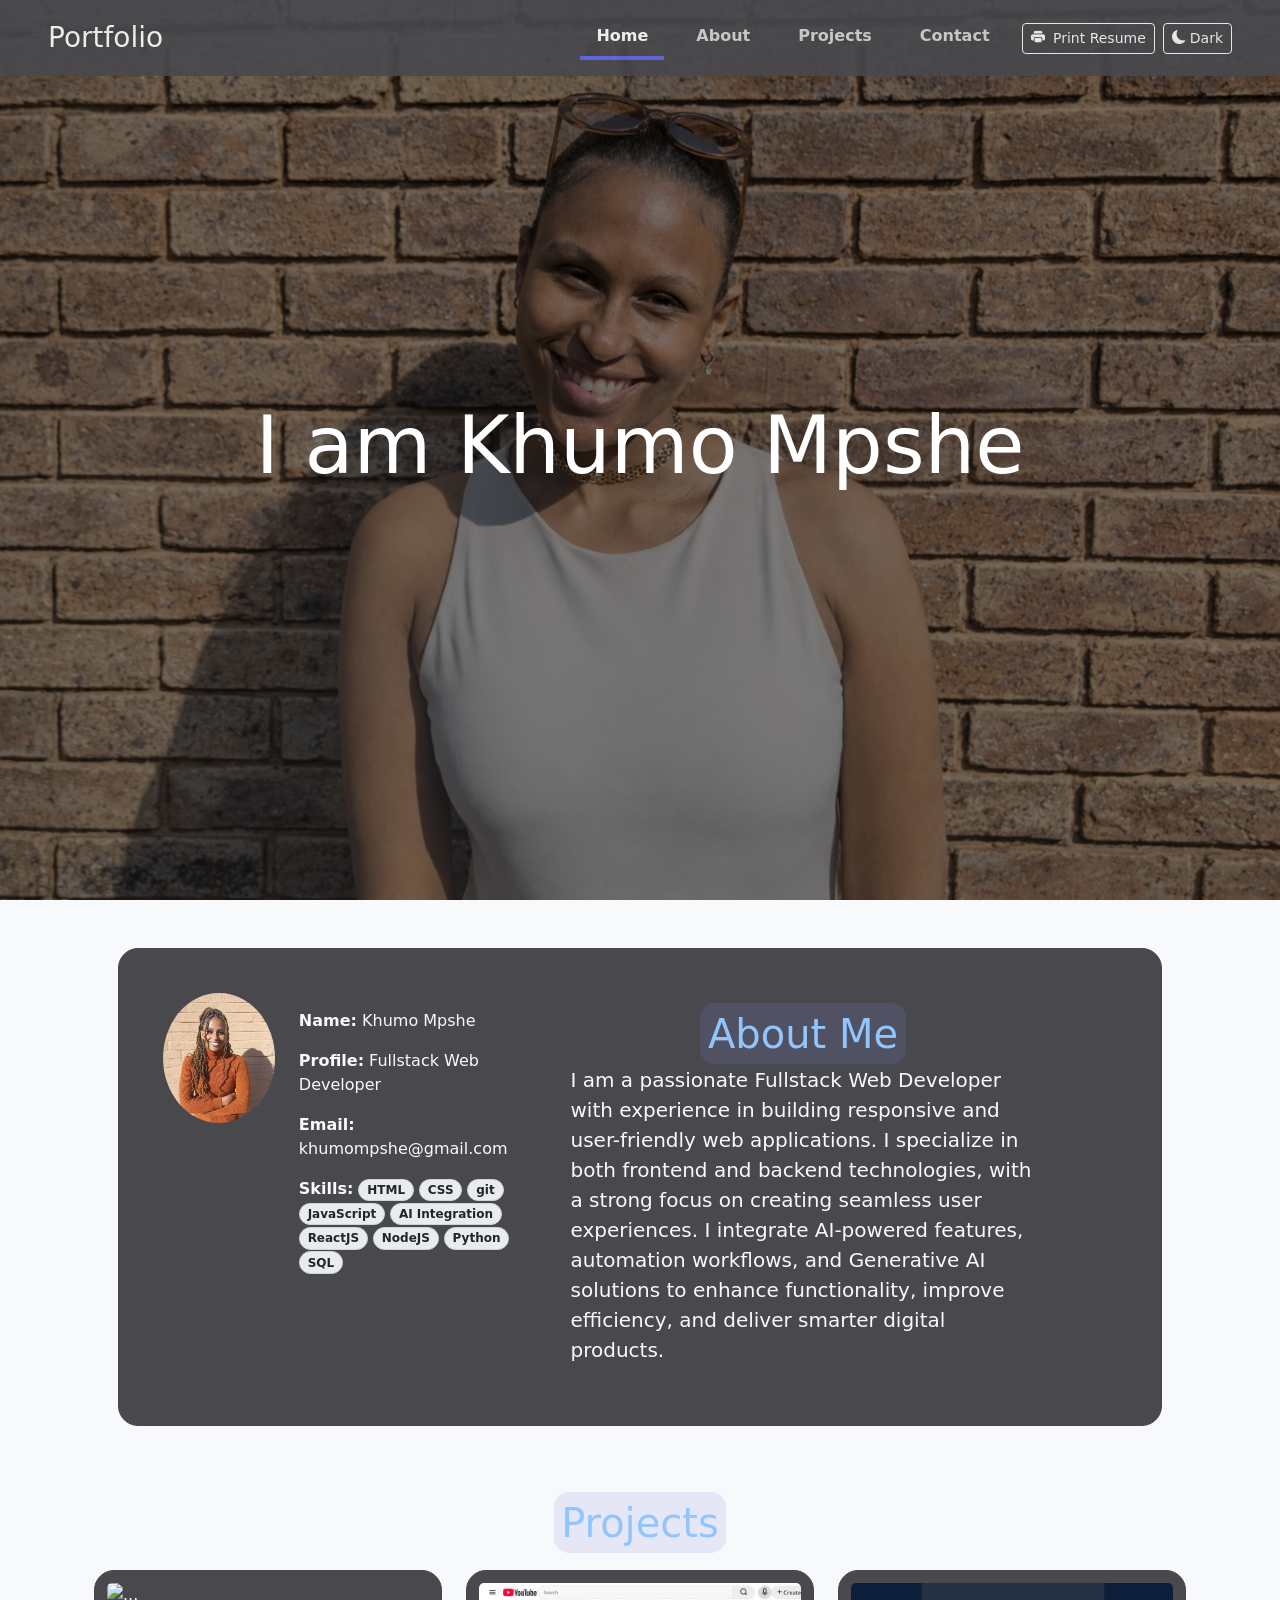
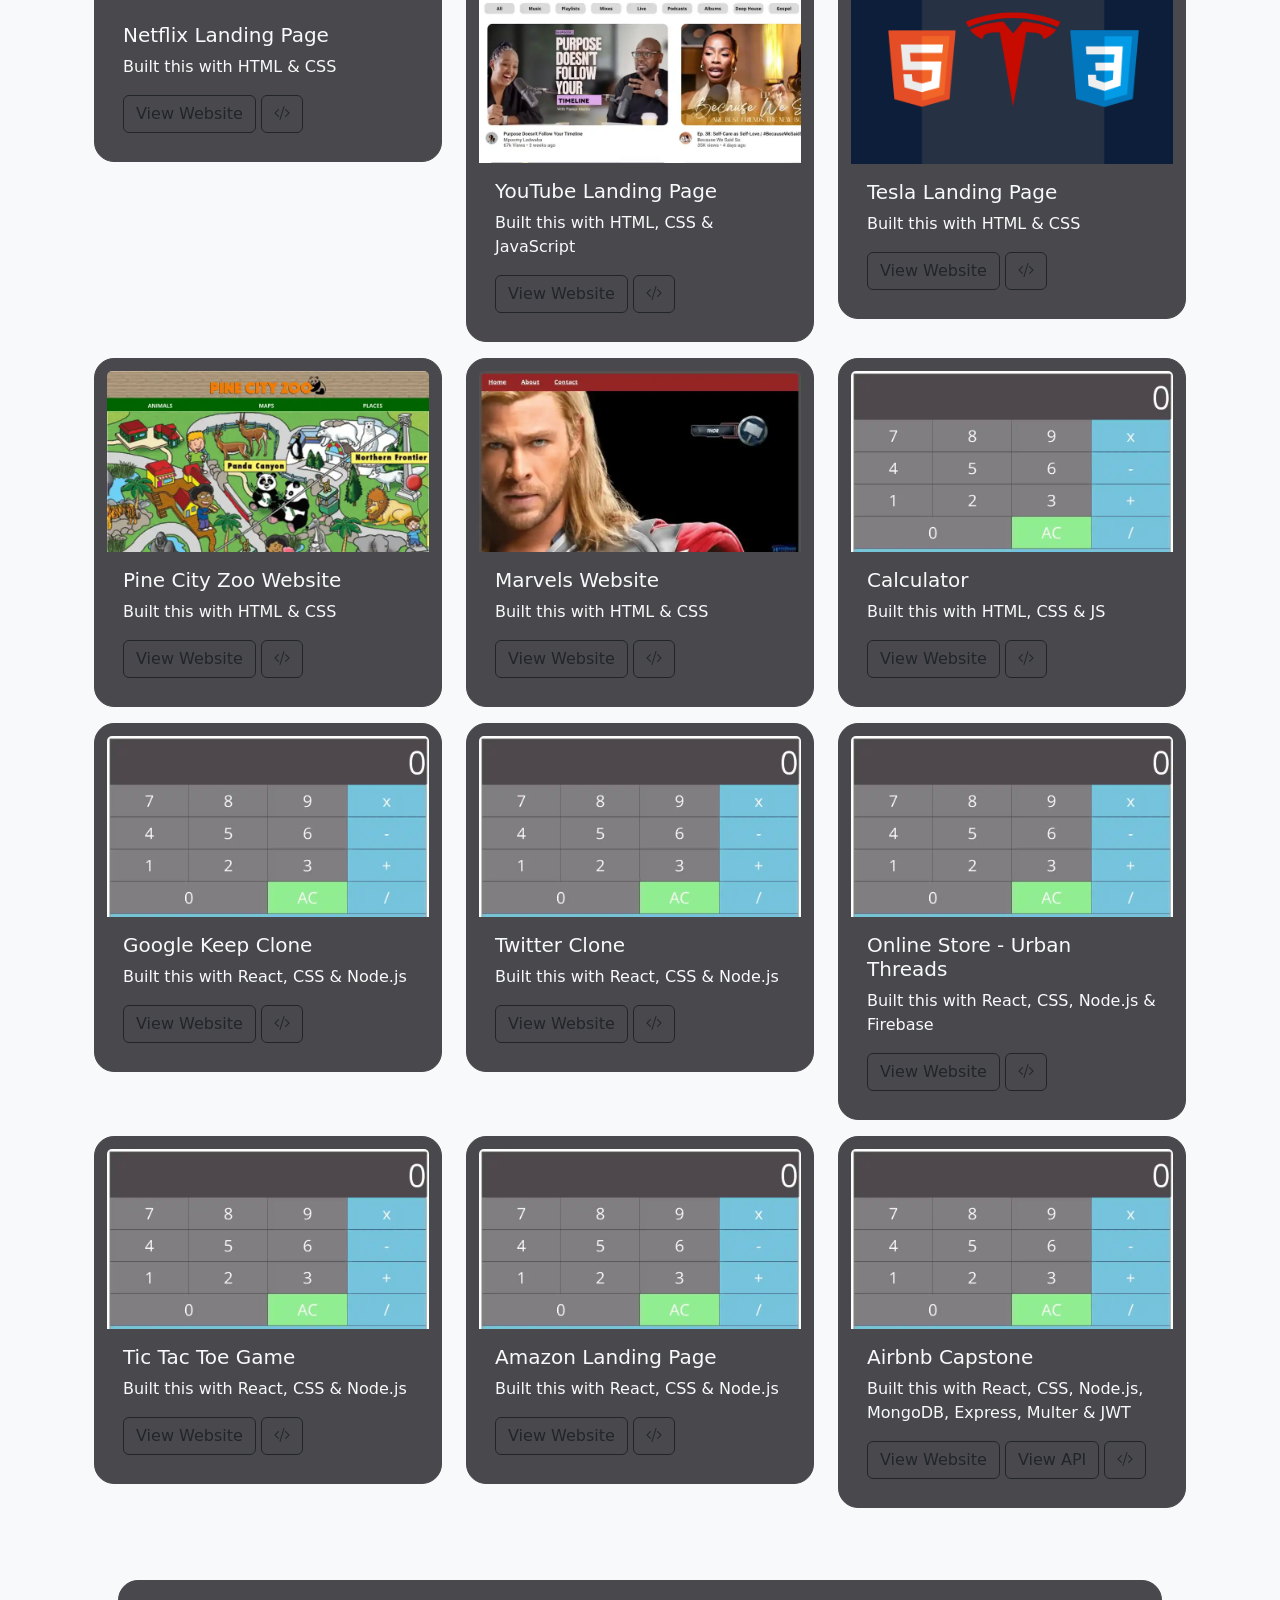
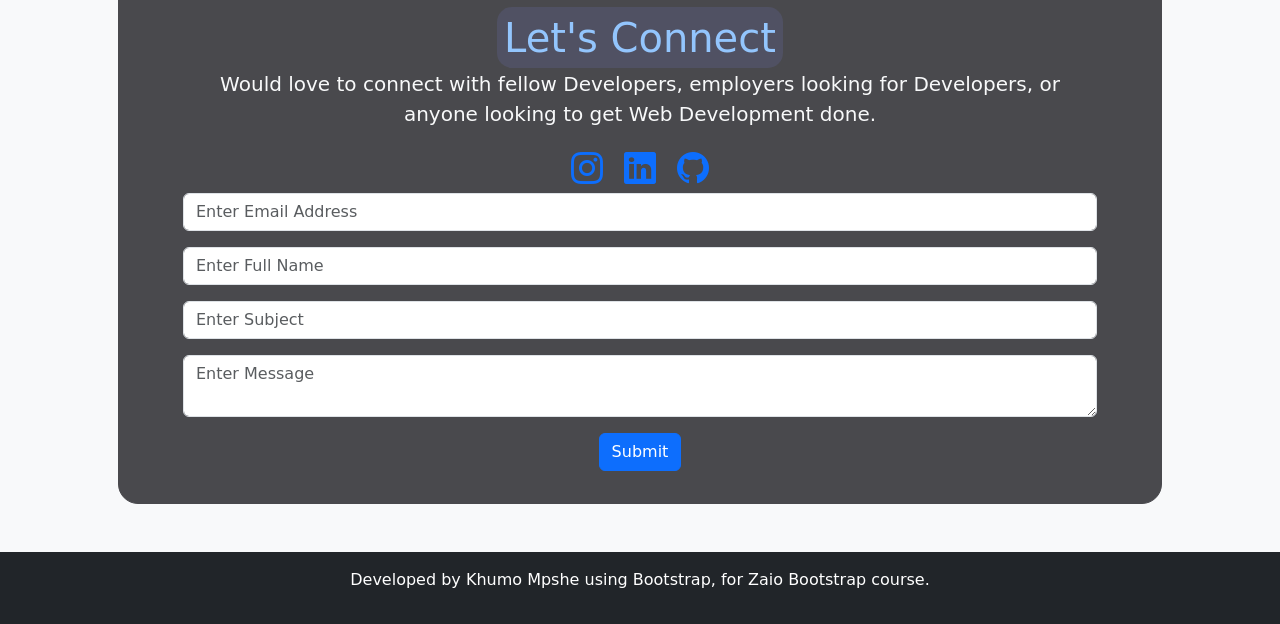
==== index.html @ b71eb094 "Added new projects" ====
<!Doctype html>
<html lang="en" class="h-100">
  <head>
    <meta charset="utf-8" />
    <meta name="viewport" content="width=device-width, initial-scale=1" />
    <meta name="description" content="My personal portfolio website" />
    <meta
      name="author" content="Mark Otto, Jacob Thornton, and Bootstrap contributors">
    <meta name="generator" content="Hugo 0.84.0" />
    <link rel="icon" type="image/png" sizes="32x32" href="assets/faviconnew.png">
    <title>Portfolio | Khumo Mpshe</title>

    <link rel="canonical" href="https://getbootstrap.com/docs/5.3/examples/cover/" />

    <!--BootStrap Icons-->
    <link rel="stylesheet" href="https://cdn.jsdelivr.net/npm/bootstrap-icons@1.13.1/font/bootstrap-icons.min.css">
    <!--BootStrap Core CSS-->
    <link href="https://cdn.jsdelivr.net/npm/bootstrap@5.3.8/dist/css/bootstrap.min.css" rel="stylesheet" integrity="sha384-sRIl4kxILFvY47J16cr9ZwB07vP4J8+LH7qKQnuqkuIAvNWLzeN8tE5YBujZqJLB" crossorigin="anonymous" />

    <!-- CSS for this template -->
     <link href="style.css" rel="stylesheet" />
  </head>

  <body class="bg-light">
  
    
    <header class="px-5 p-3 text-white fixed-top scrolling">
      <div class="d-flex align-items-center justify-content-between gap-3">
        <h3 class="mb-0">Portfolio</h3>
        <div class="d-flex align-items-center flex-wrap gap-2">
          <nav class="nav nav-masthead justify-content-center">
            <a class="nav-link active" aria-current="page" href="#">Home</a>
            <a class="nav-link" href="#about-us">About</a>
            <a class="nav-link" href="#projects">Projects</a>
            <a class="nav-link" href="#contact">Contact</a>
          </nav>

          <a href="resume.html" class="btn btn-outline-light btn-sm ms-2 no-print">
            <i class="bi bi-printer-fill me-1"></i>
            Print Resume
          </a>

          <button id="theme-toggle" class="btn btn-outline-light btn-sm no-print" type="button">
            <i class="bi bi-sun-fill me-1"></i>
            <span>Light</span>
          </button>
        </div>
      </div>
    </header>

    <div class="banner-wrap vh-100 vw-100 d-flex align-items-center justify-content-center text-white">
      <div class="overlay"></div>

      <main class="text-center">
        <h1 class="display-1">I am Khumo Mpshe</h1>
        <span class="lead" id="typed"></span>
      </main>
    </div>

    <section id="about-us">
      <div class="container p-5">
        <div class="card">
          <div class="card-body">
            <div class="row p-3">
              <div class="col-md-5 col-sm-12">
                <div class="row">
                  <div class="col-md-4">
                    <a href="assets/Khumophoto.jpg" alt="Profile Picture">
                      <img src="assets/Khumophoto.jpg" alt="..." class="img-fluid rounded-circle profile">
                    </a>
                  </div>
                  <div class="col-md-7 mt-3">
                    <p><strong>Name:</strong> Khumo Mpshe</p>
                    <p><strong>Profile:</strong> Fullstack Web Developer</p>
                    <p><strong>Email:</strong> khumompshe@gmail.com</p>
                    <p><strong>Skills:</strong>
                      <span class="badge rounded-pill bg-dark">HTML</span>
                      <span class="badge rounded-pill bg-dark">CSS</span>
                      <span class="badge rounded-pill bg-dark">git</span>
                      <span class="badge rounded-pill bg-dark">JavaScript</span>
                      <span class="badge rounded-pill bg-dark">AI Integration</span>
                      <span class="badge rounded-pill bg-dark">ReactJS</span>
                      <span class="badge rounded-pill bg-dark">NodeJS</span>
                      <span class="badge rounded-pill bg-dark">Python</span>
                      <span class="badge rounded-pill bg-dark">SQL</span>
                    </p>
                  </div>
                </div>
              </div>
              <div class="col-md-6 mt-3">
                <h1 class="text-center "><mark>About Me</mark></h1>
                <p class="lead">I am a passionate Fullstack Web Developer with experience in building responsive and user-friendly web applications. I specialize in both frontend and backend technologies, with a strong focus on creating seamless user experiences. I integrate AI-powered features, automation workflows, and Generative AI solutions to enhance functionality, improve efficiency, and deliver smarter digital products.</p>
              </div>
            </div>
          </div>
        </div>
      </div>
    </section>

    <section id="projects">
      <div class="container p-4">
        <h1 class="text-center"><mark>Projects</mark></h1>
        <div class="row">
          <div class="col-md-4 mt-3">
            <div class="card">
              <img src="https://zaiocontent.s3.eu-west-2.amazonaws.com/images+of+courses/css_netflix.png" class="card-img-top" alt="..." />
              <div class="card-body">
                <h5 class="card-title">Netflix Landing Page</h5>
                <p class="card-text">Built this with HTML & CSS</p>
                <a href="https://secondcloneproject.netlify.app/" target="_blank" class="btn btn-outline-dark">View Website</a>
                <a href="https://github.com/KhumoMpshe/Zaio-Netflix-landing-page" target="_blank" class="btn btn-outline-dark"><i class="bi bi-code-slash"></i></a>
              </div>
            </div>
          </div>

          <div class="col-md-4 mt-3">
            <div class="card">
              <img src="assets/ytthumbnail.png"class="card-img-top"alt="..."/>
              <div class="card-body">
                <h5 class="card-title">YouTube Landing Page</h5>
                <p class="card-text">Built this with HTML, CSS & JavaScript</p>
                <a href="https://ytmpshe.netlify.app/"target="_blank" class="btn btn-outline-dark">View Website</a>
                <a href="https://github.com/KhumoMpshe/YouTube-clone-Zaio" class="btn btn-outline-dark"><i class="bi bi-code-slash"></i></a>
              </div>
            </div>
          </div>

          <div class="col-md-4 mt-3">
            <div class="card">
              <img src="assets/Tesla.png" class="card-img-top" alt="..."/>
              <div class="card-body">
                <h5 class="card-title">Tesla Landing Page</h5>
                <p class="card-text">Built this with HTML & CSS</p>
                <a href="https://firstprojectzaio.netlify.app/" target="_blank" class="btn btn-outline-dark">View Website</a>
                <a href="https://github.com/KhumoMpshe/Zaio-Tesla-project" class="btn btn-outline-dark"><i class="bi bi-code-slash"></i></a>
              </div>
            </div>
          </div>

          <div class="col-md-4 mt-3">
            <div class="card">
              <img src="assets/zoo.png" class="card-img-top" alt="..."/>
              <div class="card-body">
                <h5 class="card-title">Pine City Zoo Website</h5>
                <p class="card-text">Built this with HTML & CSS</p>
                <a href="https://zoompshe.netlify.app/" target="_blank" class="btn btn-outline-dark">View Website</a>
                <a href="https://github.com/KhumoMpshe/Pine-City-Zoo" class="btn btn-outline-dark"><i class="bi bi-code-slash"></i></a>
            </div>
          </div>
          </div>

          <div class="col-md-4 mt-3">
            <div class="card">
              <img src="assets/marvel.png" class="card-img-top" alt="..."/>
              <div class="card-body">
                <h5 class="card-title">Marvels Website</h5>
                <p class="card-text">Built this with HTML & CSS</p>
                <a href="https://marvelmpshe.netlify.app/" target="_blank" class="btn btn-outline-dark">View Website</a>
                <a href="https://github.com/KhumoMpshe/Marvel-Website-FNB-Academy" class="btn btn-outline-dark"><i class="bi bi-code-slash"></i></a>
              </div>
            </div>
          </div>

          <div class="col-md-4 mt-3">
            <div class="card">
              <img src="assets/calculator.png" class="card-img-top" alt="..."/>
              <div class="card-body">
                <h5 class="card-title">Calculator</h5>
                <p class="card-text">Built this with HTML, CSS & JS</p>
                <a href="https://calcmpshe.netlify.app/" target="_blank" class="btn btn-outline-dark">View Website</a>
                <a href="https://github.com/KhumoMpshe/Calculator" class="btn btn-outline-dark"><i class="bi bi-code-slash"></i></a>
              </div>
            </div>
          </div>

          <div class="col-md-4 mt-3">
            <div class="card">
              <img src="assets/calculator.png" class="card-img-top" alt="..."/>
              <div class="card-body">
                <h5 class="card-title">Google Keep Clone</h5>
                <p class="card-text">Built this with React, CSS & Node.js</p>
                <a href="https://gkcmpshe.netlify.app/" target="_blank" class="btn btn-outline-dark">View Website</a>
                <a href="https://github.com/KhumoMpshe/Google-Keep-New-clone" class="btn btn-outline-dark"><i class="bi bi-code-slash"></i></a>
              </div>
            </div>
          </div>

          <div class="col-md-4 mt-3">
            <div class="card">
              <img src="assets/calculator.png" class="card-img-top" alt="..."/>
              <div class="card-body">
                <h5 class="card-title">Twitter Clone</h5>
                <p class="card-text">Built this with React, CSS & Node.js</p>
                <a href="https://xmpshe.netlify.app/" target="_blank" class="btn btn-outline-dark">View Website</a>
                <a href="https://github.com/KhumoMpshe/Twitter-clone" class="btn btn-outline-dark"><i class="bi bi-code-slash"></i></a>
              </div>
            </div>
          </div>

          <div class="col-md-4 mt-3">
            <div class="card">
              <img src="assets/calculator.png" class="card-img-top" alt="..."/>
              <div class="card-body">
                <h5 class="card-title">Online Store - Urban Threads</h5>
                <p class="card-text">Built this with React, CSS, Node.js & Firebase</p>
                <a href="https://ut-mpshe.netlify.app/" target="_blank" class="btn btn-outline-dark">View Website</a>
                <a href="https://github.com/KhumoMpshe/Online-Store" class="btn btn-outline-dark"><i class="bi bi-code-slash"></i></a>
              </div>
            </div>
          </div>

          <div class="col-md-4 mt-3">
            <div class="card">
              <img src="assets/calculator.png" class="card-img-top" alt="..."/>
              <div class="card-body">
                <h5 class="card-title">Tic Tac Toe Game</h5>
                <p class="card-text">Built this with React, CSS & Node.js</p>
                <a href="https://tictactoe-mpshe.netlify.app/" target="_blank" class="btn btn-outline-dark">View Website</a>
                <a href="https://github.com/KhumoMpshe/Tic-Tac-Toe" class="btn btn-outline-dark"><i class="bi bi-code-slash"></i></a>
              </div>
            </div>
          </div>

          <div class="col-md-4 mt-3">
            <div class="card">
              <img src="assets/calculator.png" class="card-img-top" alt="..."/>
              <div class="card-body">
                <h5 class="card-title">Amazon Landing Page</h5>
                <p class="card-text">Built this with React, CSS & Node.js</p>
                <a href="https://amazon-mpshe.netlify.app/" target="_blank" class="btn btn-outline-dark">View Website</a>
                <a href="https://github.com/KhumoMpshe/Amazon-Landing-Page" class="btn btn-outline-dark"><i class="bi bi-code-slash"></i></a>
              </div>
            </div>
          </div>

          <div class="col-md-4 mt-3">
            <div class="card">
              <img src="assets/calculator.png" class="card-img-top" alt="..."/>
              <div class="card-body">
                <h5 class="card-title">Airbnb Capstone</h5>
                <p class="card-text">Built this with React, CSS, Node.js, MongoDB, Express, Multer & JWT</p>
                <a href="https://capstone-airbnb-c1ux.onrender.com" target="_blank" class="btn btn-outline-dark">View Website</a>
                 <a href="https://capstone-airbnb-x51k.onrender.com" target="_blank" class="btn btn-outline-dark">View API</a>
                <a href="https://github.com/KhumoMpshe/Capstone--AirBnb" class="btn btn-outline-dark"><i class="bi bi-code-slash"></i></a>
              </div>
            </div>
          </div>
        </div>
      </div>
    </section>

    <section id="contact">
      <div class="container p-5">
        <div class="card p-3">
          <div class="card-body px-5 text-center">
            <h1><mark>Let's Connect</mark></h1>
            <p class="lead">Would love to connect with fellow Developers, employers looking for Developers, or anyone looking to get Web Development done.</p>
            <a class="fs-2" href="https://www.instagram.com/khumompshe/?hl=en" target="_blank"><i class="bi bi-instagram m-2"></i></a>
            <a class="fs-2" href="https://www.linkedin.com/in/khumo-mpshe-7b13b3301/" target="_blank"><i class="bi bi-linkedin m-2"></i></a>
            <a class="fs-2" href="https://github.com/KhumoMpshe" target="_blank"><i class="bi bi-github m-2"></i></a>
           
            <form>
              <div class="mb-3">              
                <input
                  type="email"
                  class="form-control"
                  id="exampleInputEmail1"
                  aria-describedby="emailHelp"
                  placeholder="Enter Email Address"
                />
              </div>

              <div class="mb-3">    
                <input
                  type="text"
                  class="form-control"
                  id="name"
                  placeholder="Enter Full Name"
                />
              </div>

              <div class="mb-3">    
                <input
                  type="text"
                  class="form-control"
                  id="subject"
                  placeholder="Enter Subject"
                />
              </div>

              <div class="mb-3">
                  <textarea class="form-control" aria-label="with textarea" placeholder="Enter Message"></textarea>
              </div>

              <button type="submit" class="btn btn-primary">Submit</button>
            </form>
          
          </div>
        </div>
      </div>
    </section>

    <footer class="bg-dark text-center text-white">
        <div class="container p-3">
            <p>Developed by Khumo Mpshe using Bootstrap, for Zaio Bootstrap course.</p>
        </div>
    </footer>

    <script>
      window.addEventListener("scroll", () => {
        const header = document.querySelector("header");
        header.classList.toggle("scrolling", window.scrollY > 0);
      });

      const themeToggleBtn = document.getElementById("theme-toggle");
      const prefersDark = window.matchMedia("(prefers-color-scheme: dark)").matches;
      const storedTheme = localStorage.getItem("theme");

      function applyTheme(theme) {
        document.documentElement.setAttribute("data-theme", theme);
        if (!themeToggleBtn) return;
        if (theme === "dark") {
          themeToggleBtn.innerHTML = '<i class="bi bi-moon-fill me-1"></i><span>Dark</span>';
        } else {
          themeToggleBtn.innerHTML = '<i class="bi bi-sun-fill me-1"></i><span>Light</span>';
        }
      }

      applyTheme(storedTheme || (prefersDark ? "light" : "dark"));

      if (themeToggleBtn) {
        themeToggleBtn.addEventListener("click", () => {
          const currentTheme =
            document.documentElement.getAttribute("data-theme") === "light" ? "light" : "dark";
          const nextTheme = currentTheme === "light" ? "dark" : "light";
          applyTheme(nextTheme);
          localStorage.setItem("theme", nextTheme);
        });
      }
    </script>

    <script src="https://unpkg.com/typed.js@2.0.16/dist/typed.umd.js"></script>

    <script>
        var typed = new Typed('#typed', {
        strings: ['Fullstack Web Developer | Generative AI Specialist'],
        loop: true,
        typeSpeed: 80,
        shuffle: true
        });
    </script>

  </body>
</html>
---- style.css ----
/* Globals */
* {
  margin: 0;
  padding: 0;
  box-sizing: border-box;
}

/* Color variables (light mode by default) */
:root {
  --bg-color: gray;
  --text-color: #212529;
  --card-bg: #ffffff;
  --card-border: lightgray;
  --header-bg: rgba(116, 118, 119, 0.9);
  --nav-link-color: rgba(255, 255, 255, 0.9);
  --nav-link-active-border: #adb5bd;
  --mark-bg: #797fdc26;
  --mark-text: #212529;
}

/* Dark mode palette – activated via data-theme="dark" on <html> */
:root[data-theme="dark"] {
  --bg-color: rgb(73, 73, 77);
  --text-color: #f8f9fa;
  --card-bg: rgb(73, 73, 77);
  --card-border: rgb(73, 73, 77);
  --header-bg: rgb(73, 73, 77);
  --nav-link-color: rgba(248, 249, 250, 0.8);
  --nav-link-active-border: #6366f1;
  --mark-bg: #797fdc26;
  --mark-text: #93c5fd;
}

body {
  overflow-x: hidden;
  background-color: var(--bg-color);
  color: var(--text-color);
}

/*Header*/
.banner-wrap {
  background-image: url(assets/khumobanner.png);
  background-size: cover;
  background-repeat: no-repeat;
  background-position: center;
  position: relative;
  z-index: 1;
}

.overlay {
  z-index: -1;
  height: 100%;
  width: 100%;
  background: black;
  opacity: 50%;
  position: absolute;
  top: 0;
}

.nav-masthead .nav-link {
  padding-left: 0.25rem 0;
  font-weight: 700;
  color: var(--nav-link-color);
  background-color: transparent;
  border-bottom: 0.25rem solid transparent;
}

.nav-masthead .nav-link:hover,
.nav-masthead .nav-link:focus {
  border-bottom-color: var(--nav-link-active-border);
  color: #fff;
  background-color: gray;
  color: white;
  border-radius: 5px;
}

.nav-masthead .nav-link + .nav-link {
  margin-left: 1rem;
}

.nav-masthead .active {
  color: #fff;
  border-bottom-color: var(--nav-link-active-border);
}

header {
  background: var(--header-bg);
  opacity: 0.9;
}

.scrolling {
  background: var(--header-bg);
  opacity: 1;
  transition: all 0.5s;
}

/* Cards */
.card {
  padding: 12px 12px;
  border-radius: 20px;
  border: 1px solid var(--card-border);
  background-color: var(--card-bg);
  color: var(--text-color);
  transition: box-shadow 0.3s ease, transform 0.3s ease, background-color 0.3s ease, color 0.3s ease, border-color 0.3s ease;
}

/* Skills badges (About section) */
#about-us .badge {
  background-color: #e9ecef !important;
  color: #212529 !important;
  border: 1px solid #ced4da;
}

.card:hover {
  transform: translateY(-5px);
  box-shadow: 0 15px 30px rgba(0, 0, 0, 0.25);
}

mark {
  background-color: var(--mark-bg);
  color: var(--mark-text);
  border-radius: 15px;
}

/* Profile Photo*/
.profile {
  transition: box-shadow 0.3s ease, transform 0.3s ease;
}

.profile,
#about-us .profile {
  display: block;
  margin-left: auto;
  margin-right: auto;
}

.profile:hover {
  transform: translateY(-5px);
  box-shadow: 0 15px 30px rgba(94, 125, 163, 0.621);
}

/* Print-only styles */
@media print {
  /* Use A4/Letter layout with margins */
  @page {
    size: A4;
    margin: 1.5cm;
  }

  /* Clean, simple text for print */
  body {
    margin: 0;
    padding: 0;
    color: #000;
    background: #fff !important;
    font-family:system-ui, -apple-system, BlinkMacSystemFont, 'Segoe UI', Roboto, Oxygen, Ubuntu, Cantarell, 'Open Sans', 'Helvetica Neue', sans-serif;
    font-size: 12pt;
    line-height: 1.4;
  }

  /* Let content flow normally on the page */
  body,
  html {
    height: auto !important;
    overflow: visible !important;
  }

  /* Remove full-screen hero/first page from print */
  .banner-wrap {
    display: none !important;
  }

  .overlay {
    display: none !important;
  }

  /* Turn off hover transforms that can cause odd positions in print */
  .card,
  .profile {
    transform: none !important;
    box-shadow: none !important;
  }

  /* Hide elements you don’t want on the printed résumé */
  header,
  footer,
  nav,
  .no-print,
  .buttons,
  .links-bar {
    display: none !important;
  }

  /* Printed heading at top of page 1 */
  body::before {
    content: "Portfolio of Khumo Mpshe";
    display: block;
    font-size: 16pt;
    font-weight: 700;
    color: #000;
    text-align: center;
    margin-bottom: 0.15in;
  }

  /* About Me section - keep image, name, and text together and let it fill page 1 */
  #about-us,
  #about-us .card,
  #about-us .card-body,
  #about-us .row {
    page-break-inside: avoid;
    break-inside: avoid;
  }

  /* Skills should print in dark font */
  #about-us .badge {
    background: transparent !important;
    color: #000 !important;
    border: 1px solid #000;
  }

  #about-us {
    margin-top: 0 !important;
    padding-top: 0 !important;
  }

  #about-us .container {
    padding-top: 0.2in !important;
    padding-bottom: 0.2in !important;
  }

  #about-us .card {
    margin-bottom: 0.2in !important;
    min-height: 8in;
  }

  #about-us .profile {
    max-width: 2.1in;
    height: auto;
  }

  #about-us h1 {
    font-size: 20pt;
    margin-bottom: 8px;
  }

  #about-us .lead {
    font-size: 13pt;
    line-height: 1.5;
  }

  /* Larger sub-headings and general headings on print */
  h1 {
    font-size: 22pt;
  }

  h2 {
    font-size: 18pt;
  }

  h3 {
    font-size: 16pt;
  }

  /* Start projects on a new page so About Me can fully occupy page 1 */
  #projects {
    page-break-before: always;
    break-before: page;
    padding-top: 0.2in !important;
    padding-bottom: 0.2in !important;
  }


  /* Remove the "Let's Connect" page/section from print */
  #contact {
    display: none !important;
  }

  /* Main résumé container (wrap your content in a div.resume) */
  .resume {
    width: auto;
    margin: 0;
    padding: 0;
  }

  /* Layout for print */
  .container,
  .row {
    width: 100% !important;
    max-width: 100% !important;
  }

  /* About section stays full-width (handled above). 
     Projects: two cards per row on print. */
  #projects .col-md-4 {
    float: left !important;
    width: 50% !important;
    max-width: 50% !important;
  }

  /* Make all 6 projects fit comfortably on one page (3 rows x 2) */
  #projects h1 {
    font-size: 18pt;
    margin-bottom: 0.15in;
  }

  #projects .card {
    margin-bottom: 0.12in;
    min-height: 1.8in;
  }

  #projects .card img {
    max-height: 1in;
    object-fit: cover;
  }

  #projects .card-title {
    font-size: 12pt;
    margin-bottom: 2px;
  }

  #projects .card-text {
    font-size: 10pt;
    margin-bottom: 3px;
  }

  /* Make name, email etc. in About Me larger on print */
  #about-us p {
    font-size: 13pt;
  }

  /* Titles/headings: keep wording, just make them clean */
  h1, h2, h3, h4 {
    color: #000;
    margin: 0 0 4px;
    font-weight: 700;
  }

  h1 {
    font-size: 18pt;
  }

  h2 {
    font-size: 13pt;
    text-transform: uppercase; /* remove if you don’t want caps */
    letter-spacing: 0.05em;
  }

  h3 {
    font-size: 11pt;
  }

  p, li {
    margin: 0 0 4px;
  }

  /* Avoid breaking important blocks across pages */
  .section,
  .job,
  .education-item {
    page-break-inside: avoid;
    break-inside: avoid;
    margin-bottom: 10px;
  }

  /* Also keep portfolio cards together on one page */
  .card {
    page-break-inside: avoid;
    break-inside: avoid;
    margin-bottom: 10px;
  }

  /* Remove underlines and colors from links in print */
  a {
    color: #000;
    text-decoration: none;
  }

  /* Prevent awkward page breaks */
  * {
    orphans: 3;
    widows: 3;
  }
}
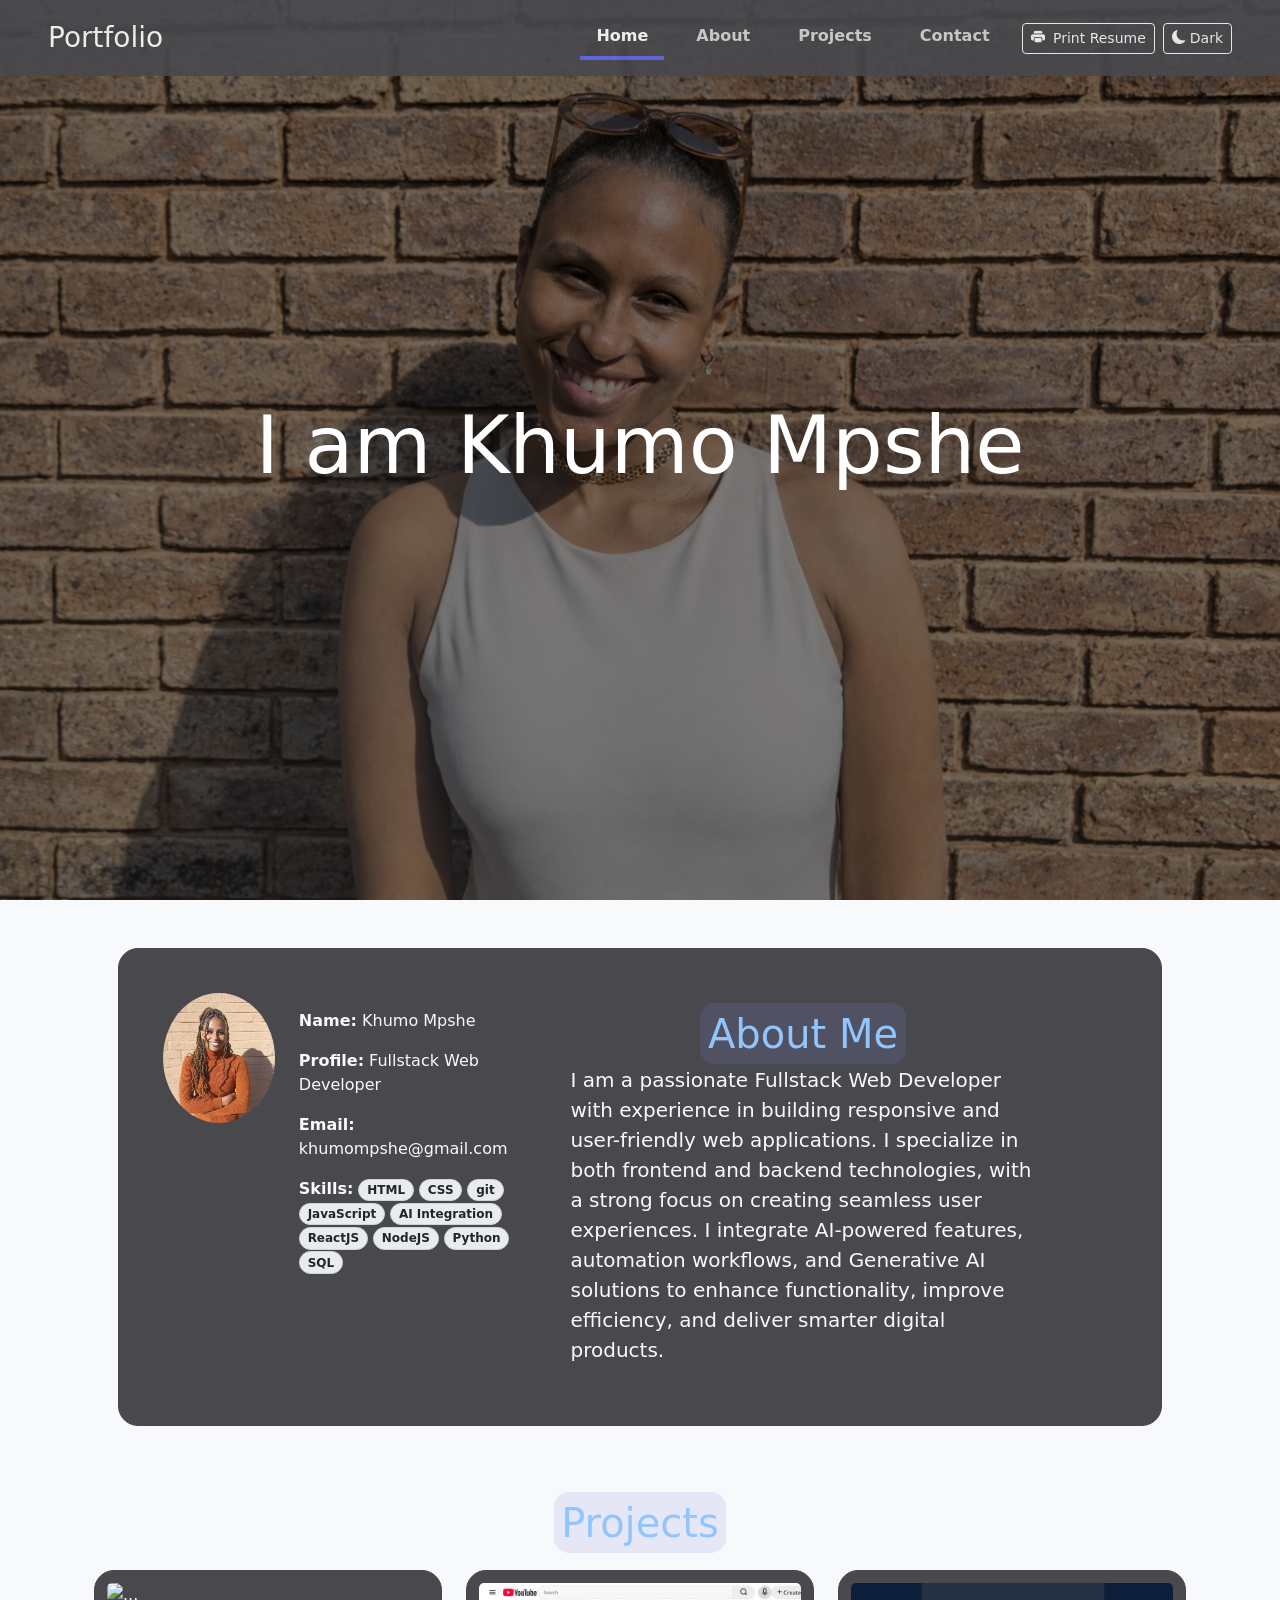
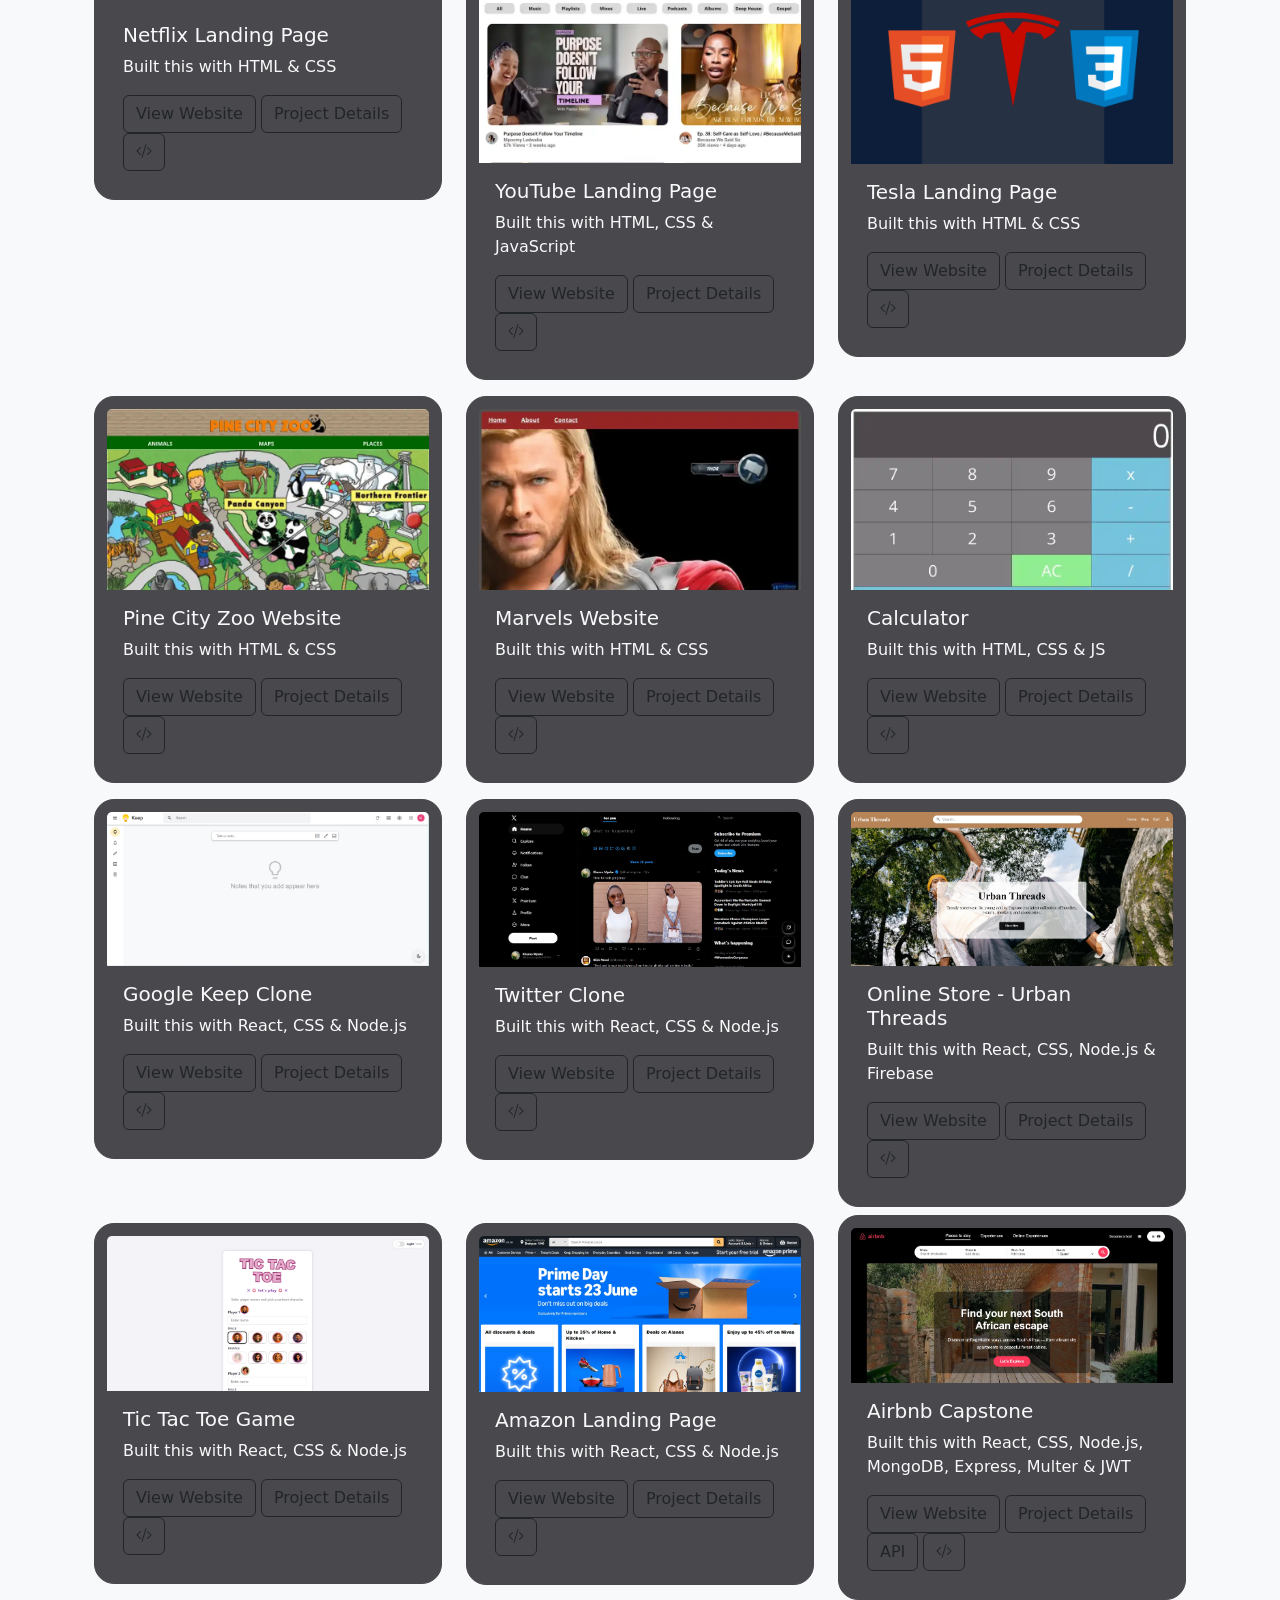
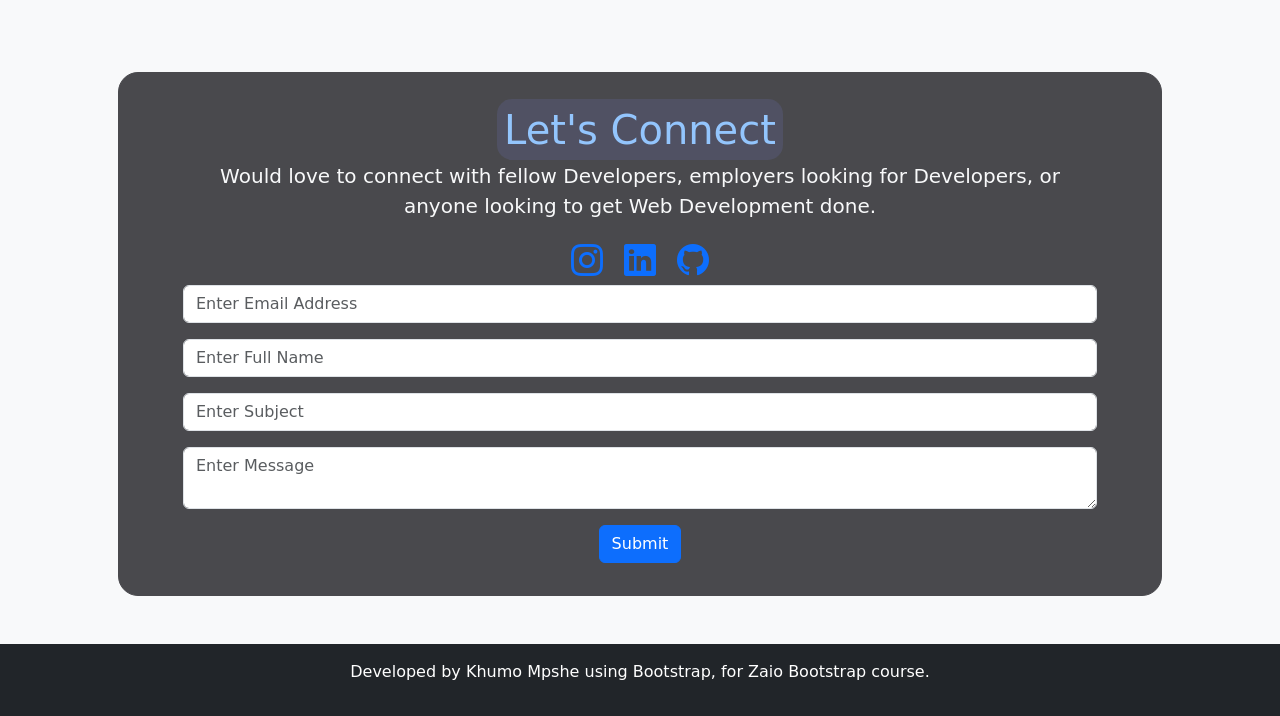
==== commit d0d1e324: "Added a new page and thumbnails to new projects" ====
--- a/index.html
+++ b/index.html
@@ -108,6 +108,7 @@
                 <h5 class="card-title">Netflix Landing Page</h5>
                 <p class="card-text">Built this with HTML & CSS</p>
                 <a href="https://secondcloneproject.netlify.app/" target="_blank" class="btn btn-outline-dark">View Website</a>
+                <a href="project-details.html?project=netflix" class="btn btn-outline-dark">Project Details</a>
                 <a href="https://github.com/KhumoMpshe/Zaio-Netflix-landing-page" target="_blank" class="btn btn-outline-dark"><i class="bi bi-code-slash"></i></a>
               </div>
             </div>
@@ -120,6 +121,7 @@
                 <h5 class="card-title">YouTube Landing Page</h5>
                 <p class="card-text">Built this with HTML, CSS & JavaScript</p>
                 <a href="https://ytmpshe.netlify.app/"target="_blank" class="btn btn-outline-dark">View Website</a>
+                <a href="project-details.html?project=youtube" class="btn btn-outline-dark">Project Details</a>
                 <a href="https://github.com/KhumoMpshe/YouTube-clone-Zaio" class="btn btn-outline-dark"><i class="bi bi-code-slash"></i></a>
               </div>
             </div>
@@ -132,6 +134,7 @@
                 <h5 class="card-title">Tesla Landing Page</h5>
                 <p class="card-text">Built this with HTML & CSS</p>
                 <a href="https://firstprojectzaio.netlify.app/" target="_blank" class="btn btn-outline-dark">View Website</a>
+                <a href="project-details.html?project=tesla" class="btn btn-outline-dark">Project Details</a>
                 <a href="https://github.com/KhumoMpshe/Zaio-Tesla-project" class="btn btn-outline-dark"><i class="bi bi-code-slash"></i></a>
               </div>
             </div>
@@ -144,6 +147,7 @@
                 <h5 class="card-title">Pine City Zoo Website</h5>
                 <p class="card-text">Built this with HTML & CSS</p>
                 <a href="https://zoompshe.netlify.app/" target="_blank" class="btn btn-outline-dark">View Website</a>
+                <a href="project-details.html?project=zoo" class="btn btn-outline-dark">Project Details</a>
                 <a href="https://github.com/KhumoMpshe/Pine-City-Zoo" class="btn btn-outline-dark"><i class="bi bi-code-slash"></i></a>
             </div>
           </div>
@@ -156,6 +160,7 @@
                 <h5 class="card-title">Marvels Website</h5>
                 <p class="card-text">Built this with HTML & CSS</p>
                 <a href="https://marvelmpshe.netlify.app/" target="_blank" class="btn btn-outline-dark">View Website</a>
+                <a href="project-details.html?project=marvel" class="btn btn-outline-dark">Project Details</a>
                 <a href="https://github.com/KhumoMpshe/Marvel-Website-FNB-Academy" class="btn btn-outline-dark"><i class="bi bi-code-slash"></i></a>
               </div>
             </div>
@@ -168,6 +173,7 @@
                 <h5 class="card-title">Calculator</h5>
                 <p class="card-text">Built this with HTML, CSS & JS</p>
                 <a href="https://calcmpshe.netlify.app/" target="_blank" class="btn btn-outline-dark">View Website</a>
+                <a href="project-details.html?project=calculator" class="btn btn-outline-dark">Project Details</a>
                 <a href="https://github.com/KhumoMpshe/Calculator" class="btn btn-outline-dark"><i class="bi bi-code-slash"></i></a>
               </div>
             </div>
@@ -175,11 +181,12 @@
 
           <div class="col-md-4 mt-3">
             <div class="card">
-              <img src="assets/calculator.png" class="card-img-top" alt="..."/>
+              <img src="assets/googlekeep.png" class="card-img-top" alt="..."/>
               <div class="card-body">
                 <h5 class="card-title">Google Keep Clone</h5>
                 <p class="card-text">Built this with React, CSS & Node.js</p>
                 <a href="https://gkcmpshe.netlify.app/" target="_blank" class="btn btn-outline-dark">View Website</a>
+                <a href="project-details.html?project=google-keep" class="btn btn-outline-dark">Project Details</a>
                 <a href="https://github.com/KhumoMpshe/Google-Keep-New-clone" class="btn btn-outline-dark"><i class="bi bi-code-slash"></i></a>
               </div>
             </div>
@@ -187,11 +194,12 @@
 
           <div class="col-md-4 mt-3">
             <div class="card">
-              <img src="assets/calculator.png" class="card-img-top" alt="..."/>
+              <img src="assets/x.png" class="card-img-top" alt="..."/>
               <div class="card-body">
                 <h5 class="card-title">Twitter Clone</h5>
                 <p class="card-text">Built this with React, CSS & Node.js</p>
                 <a href="https://xmpshe.netlify.app/" target="_blank" class="btn btn-outline-dark">View Website</a>
+                <a href="project-details.html?project=twitter" class="btn btn-outline-dark">Project Details</a>
                 <a href="https://github.com/KhumoMpshe/Twitter-clone" class="btn btn-outline-dark"><i class="bi bi-code-slash"></i></a>
               </div>
             </div>
@@ -199,11 +207,12 @@
 
           <div class="col-md-4 mt-3">
             <div class="card">
-              <img src="assets/calculator.png" class="card-img-top" alt="..."/>
+              <img src="assets/urban.png" class="card-img-top" alt="..."/>
               <div class="card-body">
                 <h5 class="card-title">Online Store - Urban Threads</h5>
                 <p class="card-text">Built this with React, CSS, Node.js & Firebase</p>
                 <a href="https://ut-mpshe.netlify.app/" target="_blank" class="btn btn-outline-dark">View Website</a>
+                <a href="project-details.html?project=urban-threads" class="btn btn-outline-dark">Project Details</a>
                 <a href="https://github.com/KhumoMpshe/Online-Store" class="btn btn-outline-dark"><i class="bi bi-code-slash"></i></a>
               </div>
             </div>
@@ -211,11 +220,12 @@
 
           <div class="col-md-4 mt-3">
             <div class="card">
-              <img src="assets/calculator.png" class="card-img-top" alt="..."/>
+              <img src="assets/tictactoegame.png" class="card-img-top" alt="..."/>
               <div class="card-body">
                 <h5 class="card-title">Tic Tac Toe Game</h5>
                 <p class="card-text">Built this with React, CSS & Node.js</p>
                 <a href="https://tictactoe-mpshe.netlify.app/" target="_blank" class="btn btn-outline-dark">View Website</a>
+                <a href="project-details.html?project=tic-tac-toe" class="btn btn-outline-dark">Project Details</a>
                 <a href="https://github.com/KhumoMpshe/Tic-Tac-Toe" class="btn btn-outline-dark"><i class="bi bi-code-slash"></i></a>
               </div>
             </div>
@@ -223,24 +233,26 @@
 
           <div class="col-md-4 mt-3">
             <div class="card">
-              <img src="assets/calculator.png" class="card-img-top" alt="..."/>
+              <img src="assets/amazon.png" class="card-img-top" alt="..."/>
               <div class="card-body">
                 <h5 class="card-title">Amazon Landing Page</h5>
                 <p class="card-text">Built this with React, CSS & Node.js</p>
                 <a href="https://amazon-mpshe.netlify.app/" target="_blank" class="btn btn-outline-dark">View Website</a>
+                <a href="project-details.html?project=amazon" class="btn btn-outline-dark">Project Details</a>
                 <a href="https://github.com/KhumoMpshe/Amazon-Landing-Page" class="btn btn-outline-dark"><i class="bi bi-code-slash"></i></a>
               </div>
             </div>
           </div>
 
-          <div class="col-md-4 mt-3">
-            <div class="card">
-              <img src="assets/calculator.png" class="card-img-top" alt="..."/>
+          <div class="col-md-4 mt-2">
+            <div class="card">
+              <img src="assets/airbnb.png" class="card-img-top" alt="..."/>
               <div class="card-body">
                 <h5 class="card-title">Airbnb Capstone</h5>
                 <p class="card-text">Built this with React, CSS, Node.js, MongoDB, Express, Multer & JWT</p>
                 <a href="https://capstone-airbnb-c1ux.onrender.com" target="_blank" class="btn btn-outline-dark">View Website</a>
-                 <a href="https://capstone-airbnb-x51k.onrender.com" target="_blank" class="btn btn-outline-dark">View API</a>
+                <a href="project-details.html?project=airbnb" class="btn btn-outline-dark">Project Details</a>
+                <a href="https://capstone-airbnb-x51k.onrender.com" target="_blank" class="btn btn-outline-dark">API</a>
                 <a href="https://github.com/KhumoMpshe/Capstone--AirBnb" class="btn btn-outline-dark"><i class="bi bi-code-slash"></i></a>
               </div>
             </div>
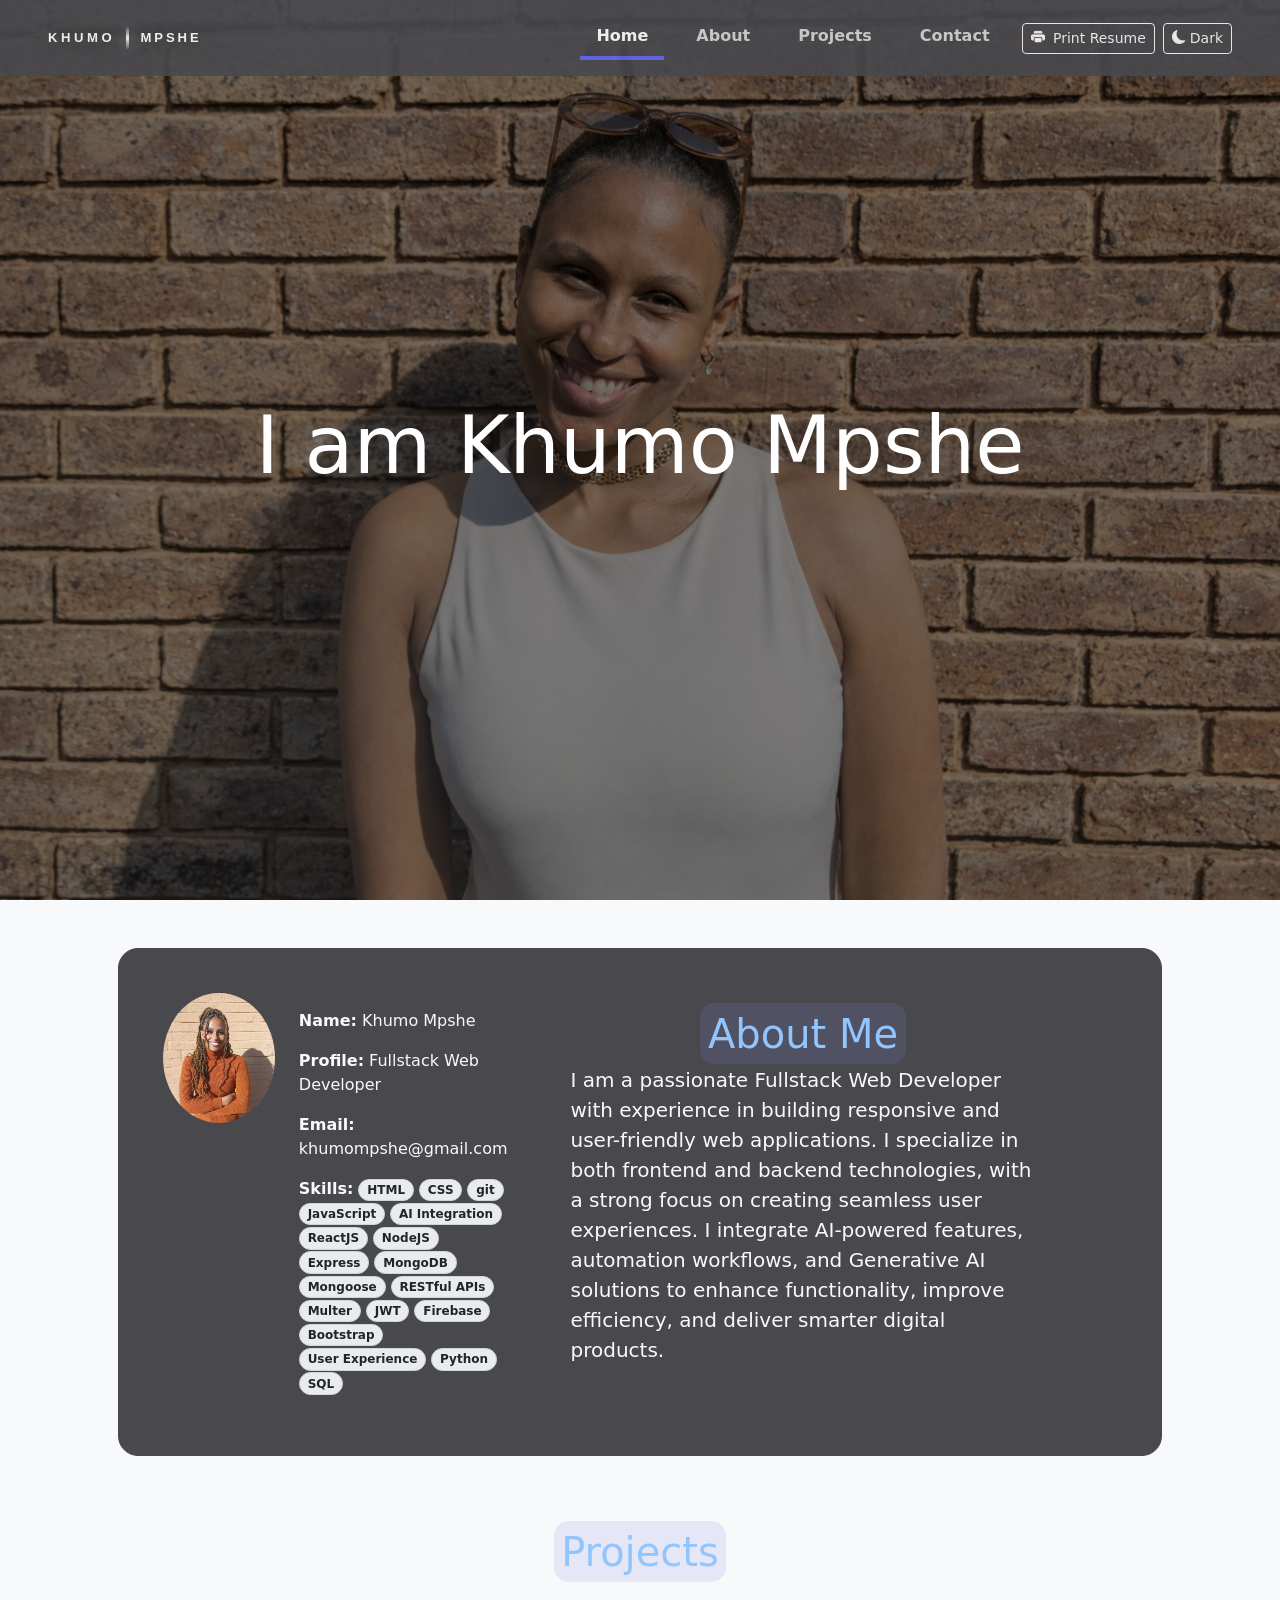
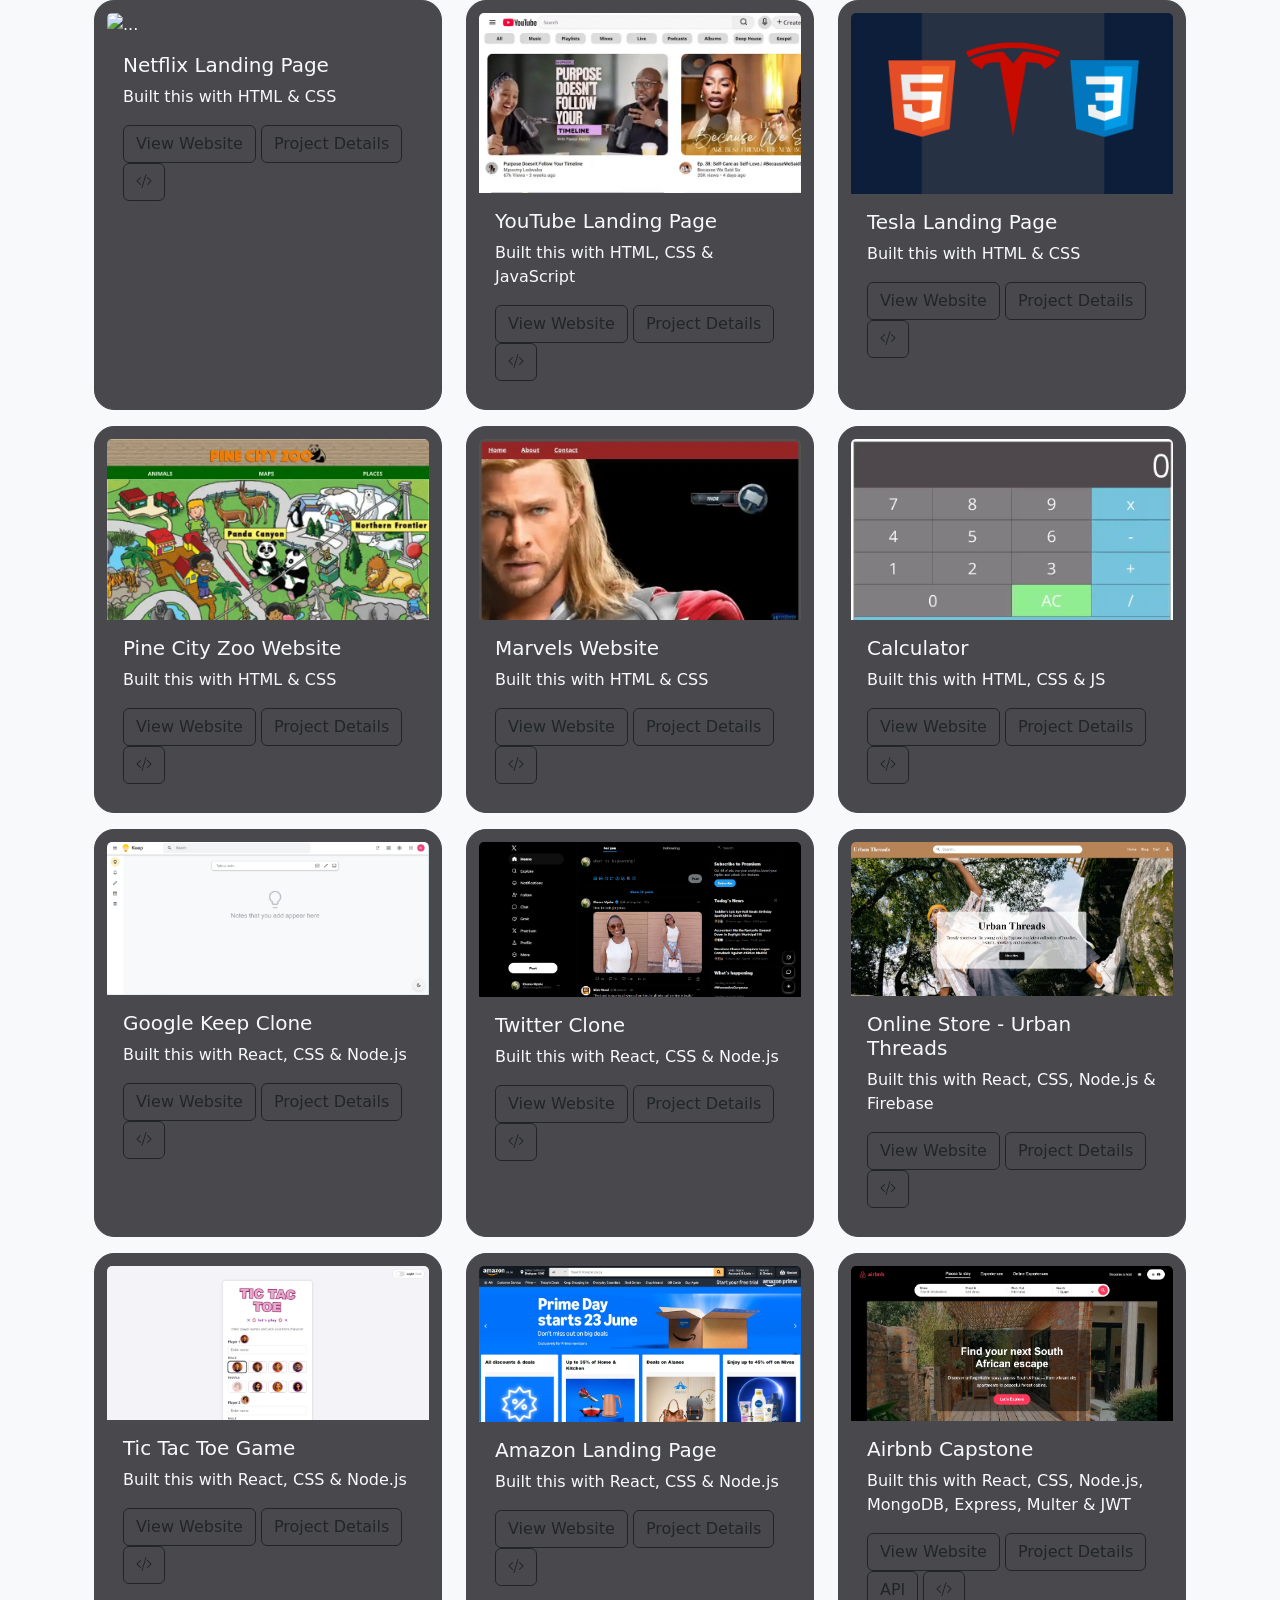
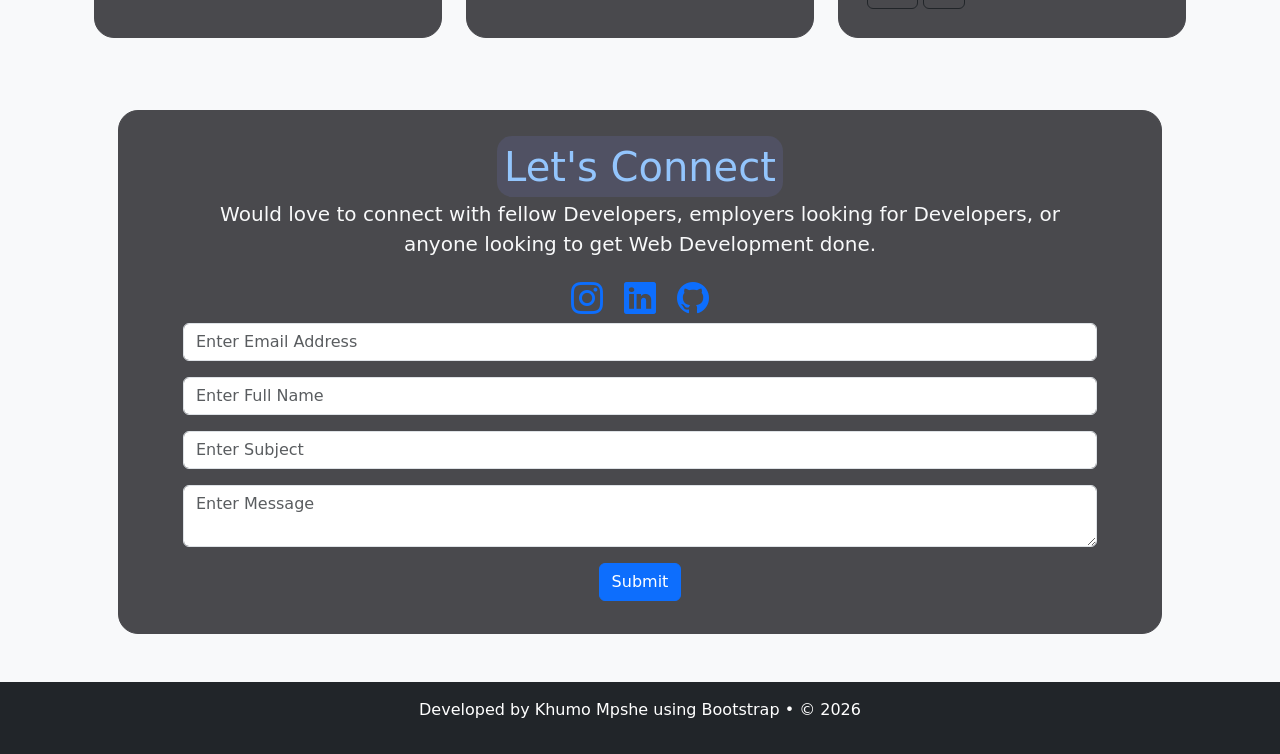
==== commit fd0b8b4d: "Added a new header, fixed footer and fixed project cards" ====
--- a/index.html
+++ b/index.html
@@ -26,7 +26,11 @@
     
     <header class="px-5 p-3 text-white fixed-top scrolling">
       <div class="d-flex align-items-center justify-content-between gap-3">
-        <h3 class="mb-0">Portfolio</h3>
+        <div class="brand-lockup" aria-label="Khumo Mpshe logo">
+          <span class="brand-name brand-name--main">KHUMO</span>
+          <span class="brand-divider"></span>
+          <span class="brand-name brand-name--sub">MPSHE</span>
+        </div>
         <div class="d-flex align-items-center flex-wrap gap-2">
           <nav class="nav nav-masthead justify-content-center">
             <a class="nav-link active" aria-current="page" href="#">Home</a>
@@ -59,7 +63,7 @@
 
     <section id="about-us">
       <div class="container p-5">
-        <div class="card">
+        <div class="card h-100">
           <div class="card-body">
             <div class="row p-3">
               <div class="col-md-5 col-sm-12">
@@ -81,6 +85,15 @@
                       <span class="badge rounded-pill bg-dark">AI Integration</span>
                       <span class="badge rounded-pill bg-dark">ReactJS</span>
                       <span class="badge rounded-pill bg-dark">NodeJS</span>
+                      <span class="badge rounded-pill bg-dark">Express</span>
+                      <span class="badge rounded-pill bg-dark">MongoDB</span>
+                      <span class="badge rounded-pill bg-dark">Mongoose</span>
+                      <span class="badge rounded-pill bg-dark">RESTful APIs</span>
+                      <span class="badge rounded-pill bg-dark">Multer</span>
+                      <span class="badge rounded-pill bg-dark">JWT</span>
+                      <span class="badge rounded-pill bg-dark">Firebase</span>
+                      <span class="badge rounded-pill bg-dark">Bootstrap</span>
+                      <span class="badge rounded-pill bg-dark">User Experience</span>
                       <span class="badge rounded-pill bg-dark">Python</span>
                       <span class="badge rounded-pill bg-dark">SQL</span>
                     </p>
@@ -102,7 +115,7 @@
         <h1 class="text-center"><mark>Projects</mark></h1>
         <div class="row">
           <div class="col-md-4 mt-3">
-            <div class="card">
+            <div class="card h-100">
               <img src="https://zaiocontent.s3.eu-west-2.amazonaws.com/images+of+courses/css_netflix.png" class="card-img-top" alt="..." />
               <div class="card-body">
                 <h5 class="card-title">Netflix Landing Page</h5>
@@ -115,7 +128,7 @@
           </div>
 
           <div class="col-md-4 mt-3">
-            <div class="card">
+            <div class="card h-100">
               <img src="assets/ytthumbnail.png"class="card-img-top"alt="..."/>
               <div class="card-body">
                 <h5 class="card-title">YouTube Landing Page</h5>
@@ -128,7 +141,7 @@
           </div>
 
           <div class="col-md-4 mt-3">
-            <div class="card">
+            <div class="card h-100">
               <img src="assets/Tesla.png" class="card-img-top" alt="..."/>
               <div class="card-body">
                 <h5 class="card-title">Tesla Landing Page</h5>
@@ -141,7 +154,7 @@
           </div>
 
           <div class="col-md-4 mt-3">
-            <div class="card">
+            <div class="card h-100">
               <img src="assets/zoo.png" class="card-img-top" alt="..."/>
               <div class="card-body">
                 <h5 class="card-title">Pine City Zoo Website</h5>
@@ -149,12 +162,12 @@
                 <a href="https://zoompshe.netlify.app/" target="_blank" class="btn btn-outline-dark">View Website</a>
                 <a href="project-details.html?project=zoo" class="btn btn-outline-dark">Project Details</a>
                 <a href="https://github.com/KhumoMpshe/Pine-City-Zoo" class="btn btn-outline-dark"><i class="bi bi-code-slash"></i></a>
-            </div>
-          </div>
-          </div>
-
-          <div class="col-md-4 mt-3">
-            <div class="card">
+              </div>
+            </div>
+          </div>
+
+          <div class="col-md-4 mt-3">
+            <div class="card h-100">
               <img src="assets/marvel.png" class="card-img-top" alt="..."/>
               <div class="card-body">
                 <h5 class="card-title">Marvels Website</h5>
@@ -167,7 +180,7 @@
           </div>
 
           <div class="col-md-4 mt-3">
-            <div class="card">
+            <div class="card h-100">
               <img src="assets/calculator.png" class="card-img-top" alt="..."/>
               <div class="card-body">
                 <h5 class="card-title">Calculator</h5>
@@ -180,7 +193,7 @@
           </div>
 
           <div class="col-md-4 mt-3">
-            <div class="card">
+            <div class="card h-100">
               <img src="assets/googlekeep.png" class="card-img-top" alt="..."/>
               <div class="card-body">
                 <h5 class="card-title">Google Keep Clone</h5>
@@ -193,7 +206,7 @@
           </div>
 
           <div class="col-md-4 mt-3">
-            <div class="card">
+            <div class="card h-100">
               <img src="assets/x.png" class="card-img-top" alt="..."/>
               <div class="card-body">
                 <h5 class="card-title">Twitter Clone</h5>
@@ -206,7 +219,7 @@
           </div>
 
           <div class="col-md-4 mt-3">
-            <div class="card">
+            <div class="card h-100">
               <img src="assets/urban.png" class="card-img-top" alt="..."/>
               <div class="card-body">
                 <h5 class="card-title">Online Store - Urban Threads</h5>
@@ -219,7 +232,7 @@
           </div>
 
           <div class="col-md-4 mt-3">
-            <div class="card">
+            <div class="card h-100">
               <img src="assets/tictactoegame.png" class="card-img-top" alt="..."/>
               <div class="card-body">
                 <h5 class="card-title">Tic Tac Toe Game</h5>
@@ -232,7 +245,7 @@
           </div>
 
           <div class="col-md-4 mt-3">
-            <div class="card">
+            <div class="card h-100">
               <img src="assets/amazon.png" class="card-img-top" alt="..."/>
               <div class="card-body">
                 <h5 class="card-title">Amazon Landing Page</h5>
@@ -244,8 +257,8 @@
             </div>
           </div>
 
-          <div class="col-md-4 mt-2">
-            <div class="card">
+          <div class="col-md-4 mt-3">
+            <div class="card h-100">
               <img src="assets/airbnb.png" class="card-img-top" alt="..."/>
               <div class="card-body">
                 <h5 class="card-title">Airbnb Capstone</h5>
@@ -263,7 +276,7 @@
 
     <section id="contact">
       <div class="container p-5">
-        <div class="card p-3">
+        <div class="card h-100 p-3">
           <div class="card-body px-5 text-center">
             <h1><mark>Let's Connect</mark></h1>
             <p class="lead">Would love to connect with fellow Developers, employers looking for Developers, or anyone looking to get Web Development done.</p>
@@ -314,7 +327,7 @@
 
     <footer class="bg-dark text-center text-white">
         <div class="container p-3">
-            <p>Developed by Khumo Mpshe using Bootstrap, for Zaio Bootstrap course.</p>
+            <p>Developed by Khumo Mpshe using Bootstrap • © 2026 </p>
         </div>
     </footer>
 
@@ -355,7 +368,7 @@
 
     <script>
         var typed = new Typed('#typed', {
-        strings: ['Fullstack Web Developer | Generative AI Specialist'],
+        strings: ['Fullstack Web Developer | UX/UI Designer | Generative AI Specialist'],
         loop: true,
         typeSpeed: 80,
         shuffle: true
--- a/style.css
+++ b/style.css
@@ -88,6 +88,48 @@
   opacity: 0.9;
 }
 
+.brand-lockup {
+  display: flex;
+  align-items: center;
+  justify-content: center;
+  gap: 0.7rem;
+  flex-shrink: 0;
+  user-select: none;
+}
+
+.brand-name {
+  color: #f8f8f8;
+  font-size: 0.82rem;
+  letter-spacing: 0.22rem;
+  text-transform: uppercase;
+  line-height: 1;
+  white-space: nowrap;
+  font-family: 'Segoe UI', Tahoma, Geneva, Verdana, sans-serif;
+  text-shadow: 0 2px 16px rgba(0, 0, 0, 0.35);
+}
+
+.brand-name--main {
+  font-weight: 600;
+  color: #ffffff;
+}
+
+.brand-name--sub {
+  letter-spacing: 0.18rem;
+  opacity: 1;
+  font-weight: 600;
+  font-family: 'Segoe UI', Tahoma, Geneva, Verdana, sans-serif;
+  color: #ffffff;
+}
+
+.brand-divider {
+  width: 3px;
+  height: 22px;
+  background: linear-gradient(180deg, rgba(255, 255, 255, 0.15), rgba(255, 255, 255, 1), rgba(255, 255, 255, 0.15));
+  border-radius: 999px;
+  display: inline-block;
+  box-shadow: 0 0 14px rgba(255, 255, 255, 0.3);
+}
+
 .scrolling {
   background: var(--header-bg);
   opacity: 1;
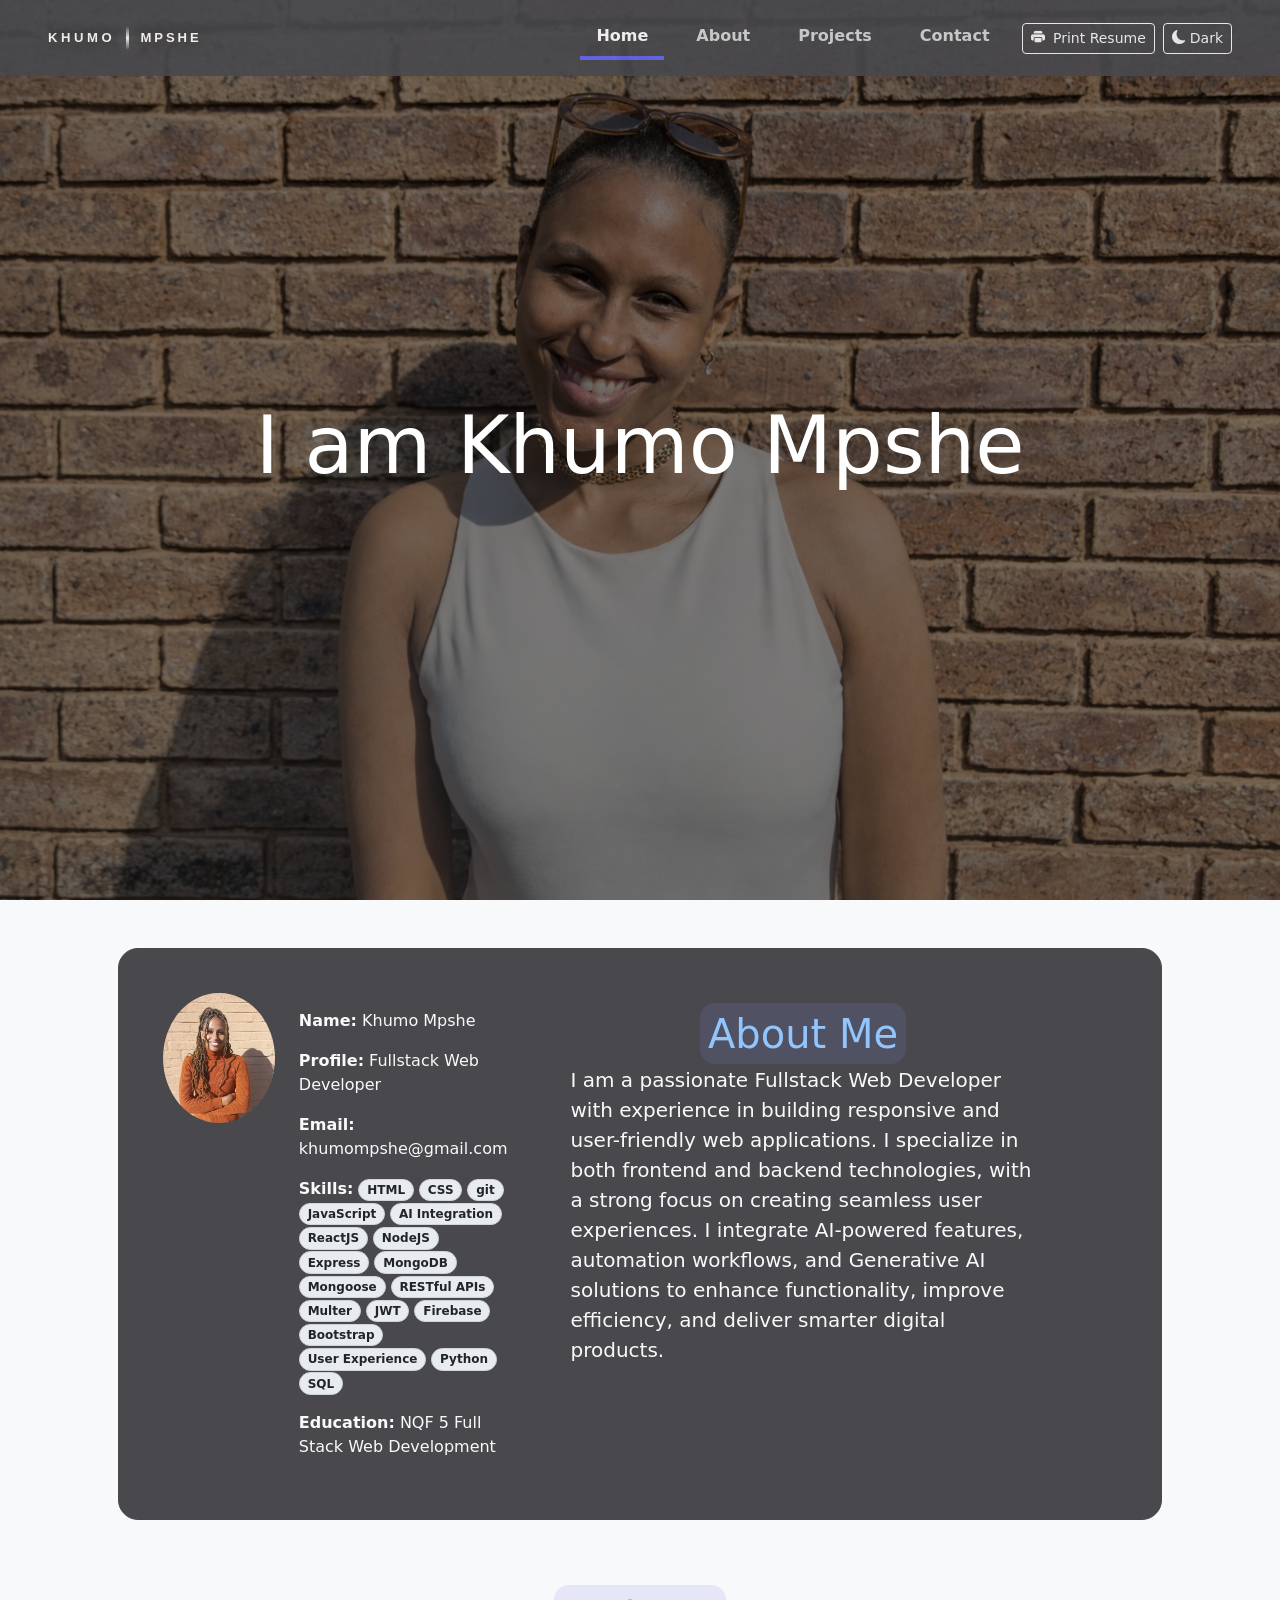
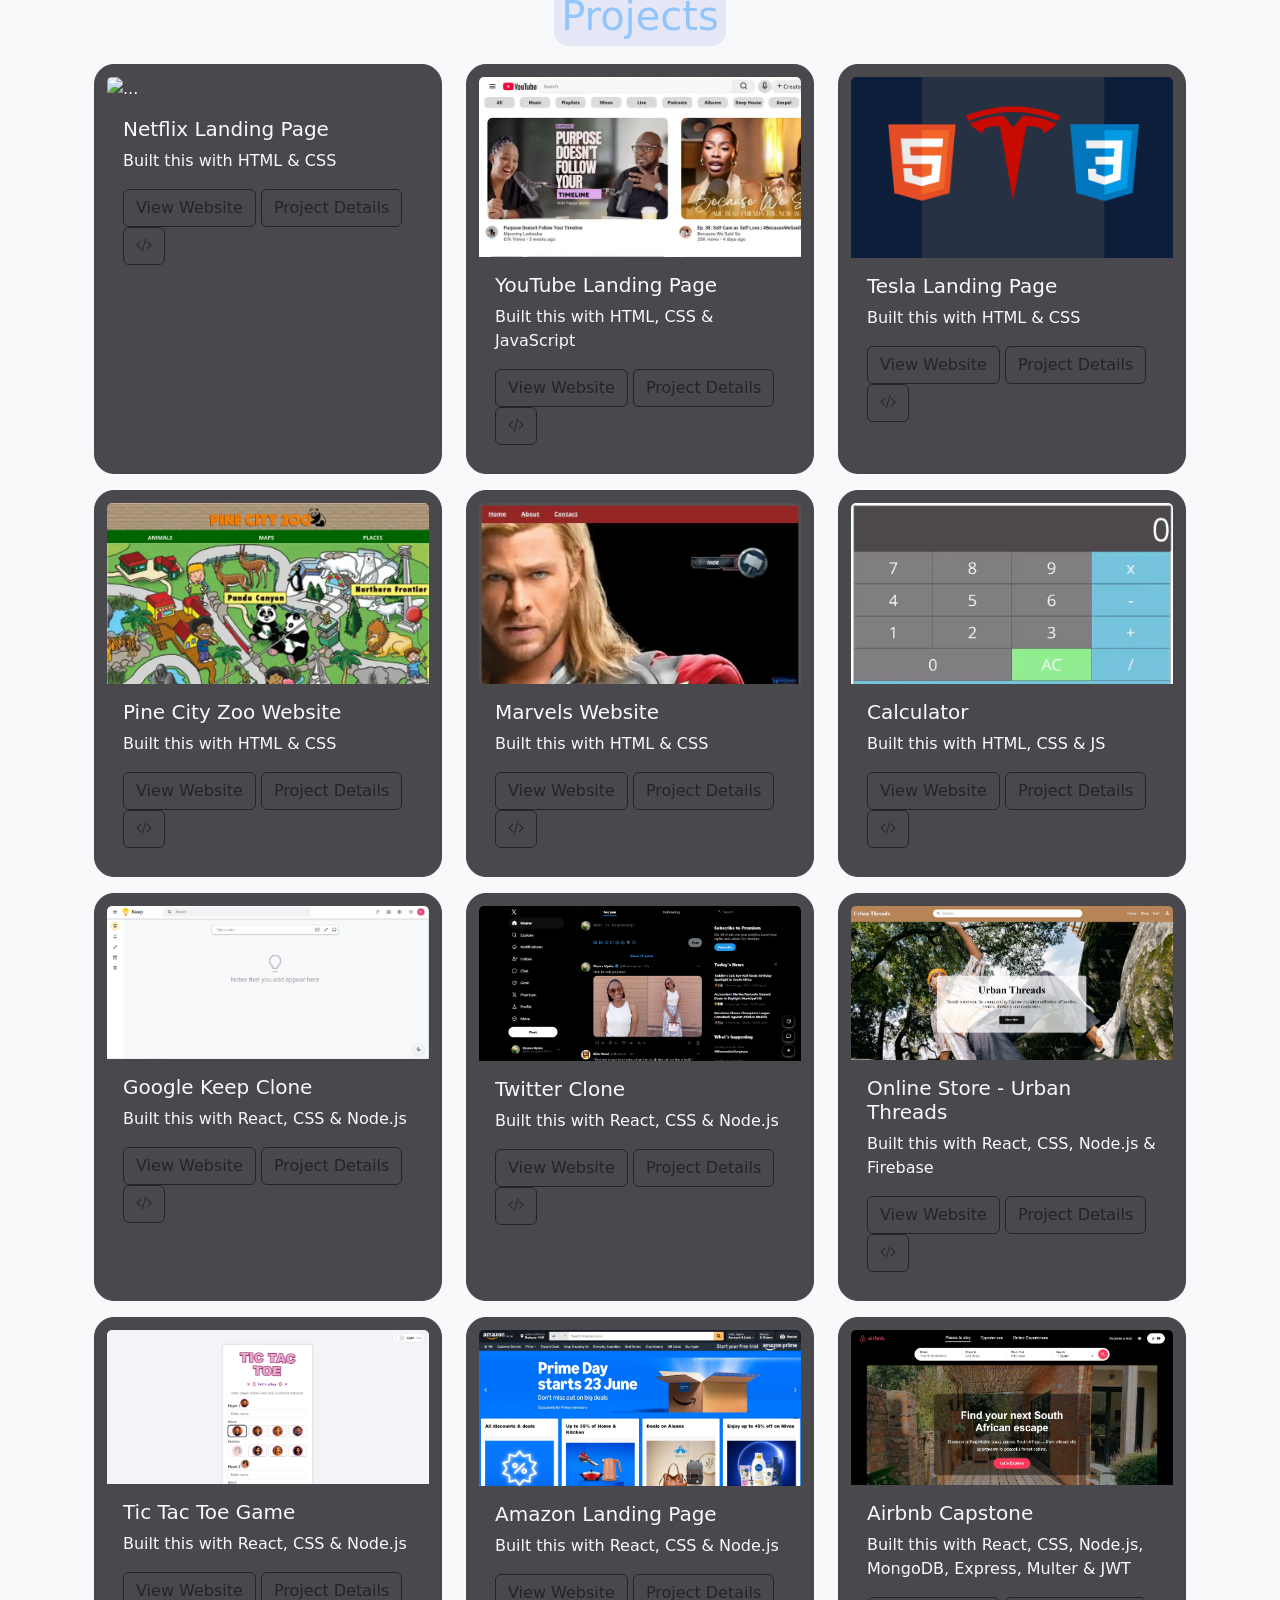
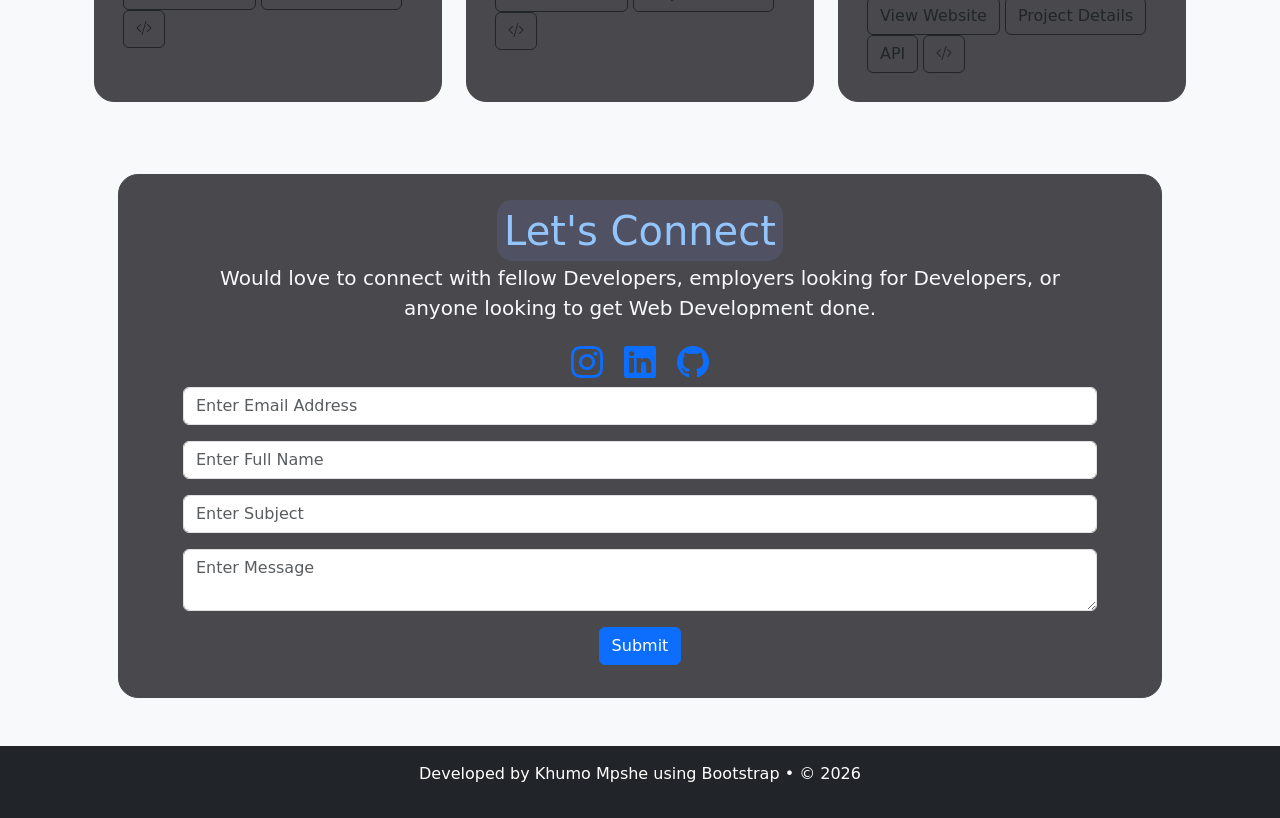
==== commit b1aff135: "Added eduction" ====
--- a/index.html
+++ b/index.html
@@ -97,6 +97,7 @@
                       <span class="badge rounded-pill bg-dark">Python</span>
                       <span class="badge rounded-pill bg-dark">SQL</span>
                     </p>
+                    <p><strong>Education:</strong> NQF 5 Full Stack Web Development</p>
                   </div>
                 </div>
               </div>
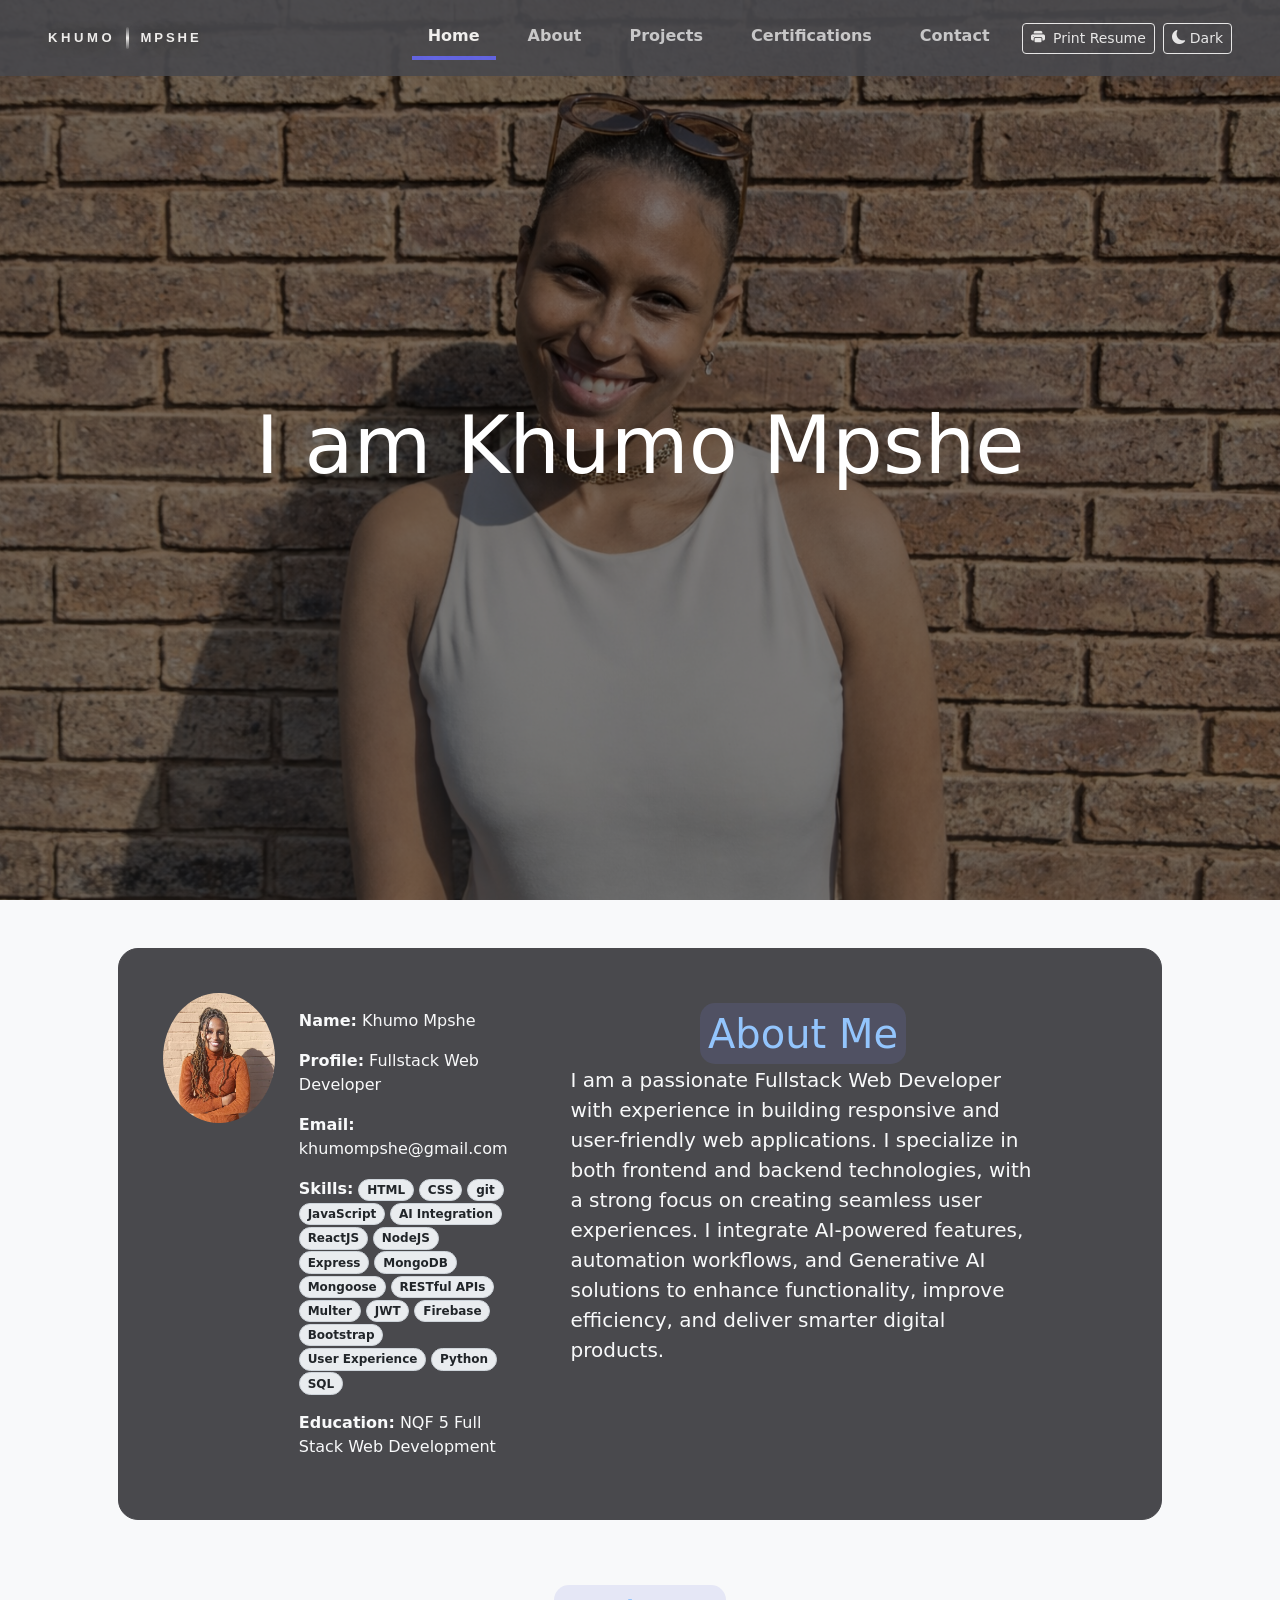
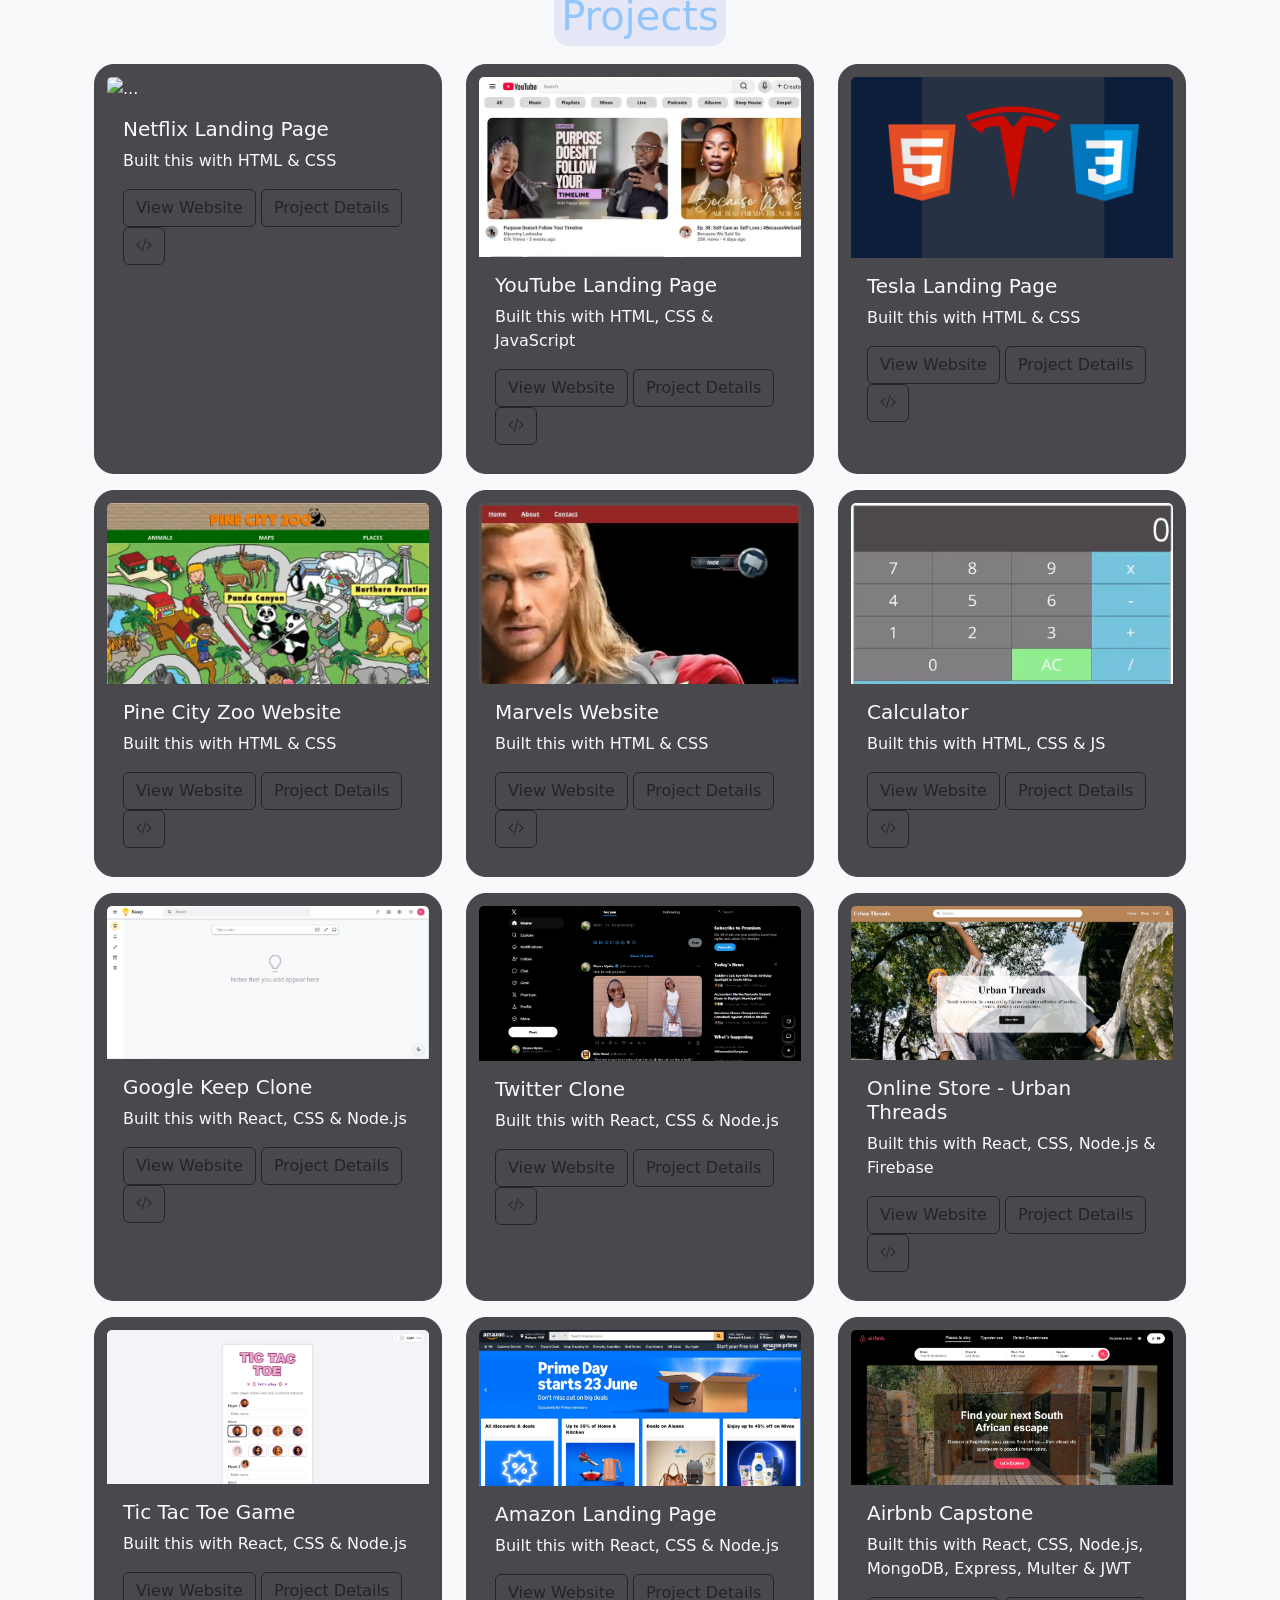
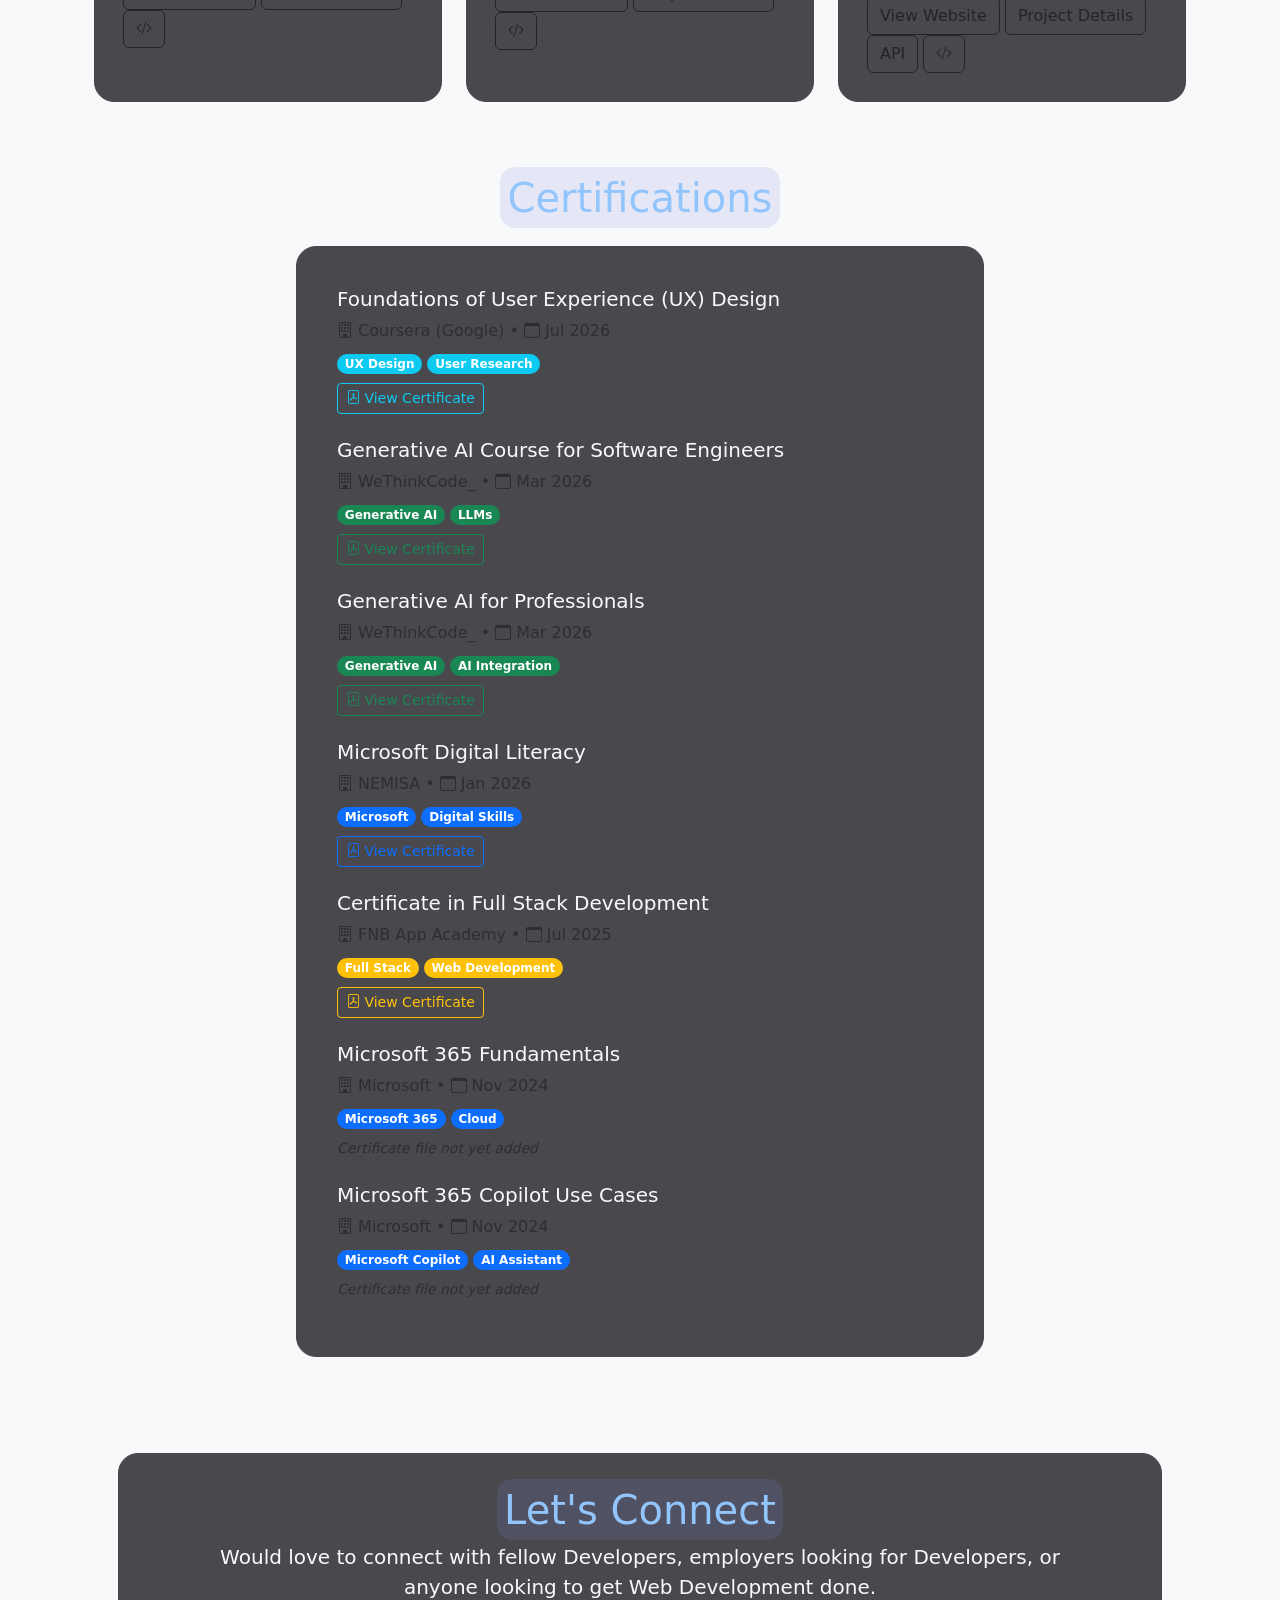
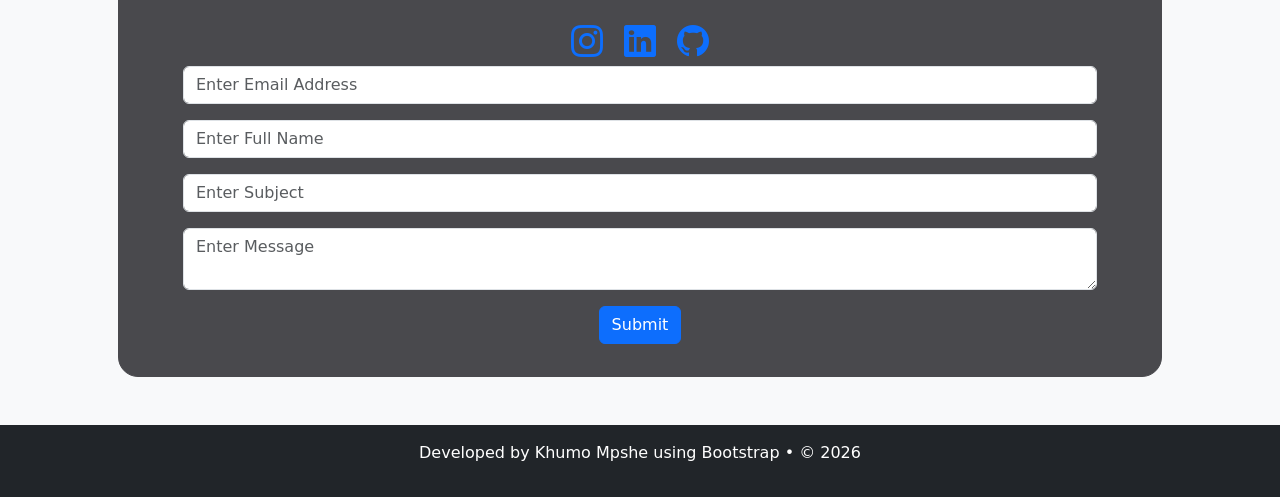
==== commit 657de97a: "Added a certification section" ====
--- a/index.html
+++ b/index.html
@@ -36,6 +36,7 @@
             <a class="nav-link active" aria-current="page" href="#">Home</a>
             <a class="nav-link" href="#about-us">About</a>
             <a class="nav-link" href="#projects">Projects</a>
+            <a class="nav-link" href="#certifications">Certifications</a>
             <a class="nav-link" href="#contact">Contact</a>
           </nav>
 
@@ -275,6 +276,110 @@
       </div>
     </section>
 
+    <section id="certifications">
+      <div class="container p-5">
+        <h1 class="text-center mb-4"><mark>Certifications</mark></h1>
+        <div class="row">
+          <div class="col-md-8 offset-md-2">
+            <div class="card h-100 p-4">
+              <div class="card-body">
+                <div class="mb-4">
+                  <h5 class="card-title">Foundations of User Experience (UX) Design</h5>
+                  <p class="text-muted mb-2">
+                    <i class="bi bi-building"></i> Coursera (Google) • 
+                    <i class="bi bi-calendar"></i> Jul 2026
+                  </p>
+                  <div class="mb-2">
+                    <span class="badge rounded-pill bg-info">UX Design</span>
+                    <span class="badge rounded-pill bg-info">User Research</span>
+                  </div>
+                  <a href="assets/Coursera UX cert.pdf" target="_blank" class="btn btn-sm btn-outline-info"><i class="bi bi-file-pdf"></i> View Certificate</a>
+                </div>
+
+                <div class="mb-4">
+                  <h5 class="card-title">Generative AI Course for Software Engineers</h5>
+                  <p class="text-muted mb-2">
+                    <i class="bi bi-building"></i> WeThinkCode_ • 
+                    <i class="bi bi-calendar"></i> Mar 2026
+                  </p>
+                  <div class="mb-2">
+                    <span class="badge rounded-pill bg-success">Generative AI</span>
+                    <span class="badge rounded-pill bg-success">LLMs</span>
+                  </div>
+                  <a href="assets/Khumo Mpshe Software cert.pdf" target="_blank" class="btn btn-sm btn-outline-success"><i class="bi bi-file-pdf"></i> View Certificate</a>
+                </div>
+
+                <div class="mb-4">
+                  <h5 class="card-title">Generative AI for Professionals</h5>
+                  <p class="text-muted mb-2">
+                    <i class="bi bi-building"></i> WeThinkCode_ • 
+                    <i class="bi bi-calendar"></i> Mar 2026
+                  </p>
+                  <div class="mb-2">
+                    <span class="badge rounded-pill bg-success">Generative AI</span>
+                    <span class="badge rounded-pill bg-success">AI Integration</span>
+                  </div>
+                  <a href="assets/Khumo Mpshe GEN AI CERT.pdf" target="_blank" class="btn btn-sm btn-outline-success"><i class="bi bi-file-pdf"></i> View Certificate</a>
+                </div>
+
+                <div class="mb-4">
+                  <h5 class="card-title">Microsoft Digital Literacy</h5>
+                  <p class="text-muted mb-2">
+                    <i class="bi bi-building"></i> NEMISA • 
+                    <i class="bi bi-calendar"></i> Jan 2026
+                  </p>
+                  <div class="mb-2">
+                    <span class="badge rounded-pill bg-primary">Microsoft</span>
+                    <span class="badge rounded-pill bg-primary">Digital Skills</span>
+                  </div>
+                  <a href="assets/Khumo Mpshe NEMISA Digital Literacy.pdf" target="_blank" class="btn btn-sm btn-outline-primary"><i class="bi bi-file-pdf"></i> View Certificate</a>
+                </div>
+
+                <div class="mb-4">
+                  <h5 class="card-title">Certificate in Full Stack Development</h5>
+                  <p class="text-muted mb-2">
+                    <i class="bi bi-building"></i> FNB App Academy • 
+                    <i class="bi bi-calendar"></i> Jul 2025
+                  </p>
+                  <div class="mb-2">
+                    <span class="badge rounded-pill bg-warning">Full Stack</span>
+                    <span class="badge rounded-pill bg-warning">Web Development</span>
+                  </div>
+                  <a href="assets/Khumo Mpshe FNB certificate.pdf" target="_blank" class="btn btn-sm btn-outline-warning"><i class="bi bi-file-pdf"></i> View Certificate</a>
+                </div>
+
+                <div class="mb-4">
+                  <h5 class="card-title">Microsoft 365 Fundamentals</h5>
+                  <p class="text-muted mb-2">
+                    <i class="bi bi-building"></i> Microsoft • 
+                    <i class="bi bi-calendar"></i> Nov 2024
+                  </p>
+                  <div class="mb-2">
+                    <span class="badge rounded-pill bg-primary">Microsoft 365</span>
+                    <span class="badge rounded-pill bg-primary">Cloud</span>
+                  </div>
+                  <p class="text-muted small"><em>Certificate file not yet added</em></p>
+                </div>
+
+                <div>
+                  <h5 class="card-title">Microsoft 365 Copilot Use Cases</h5>
+                  <p class="text-muted mb-2">
+                    <i class="bi bi-building"></i> Microsoft • 
+                    <i class="bi bi-calendar"></i> Nov 2024
+                  </p>
+                  <div class="mb-2">
+                    <span class="badge rounded-pill bg-primary">Microsoft Copilot</span>
+                    <span class="badge rounded-pill bg-primary">AI Assistant</span>
+                  </div>
+                  <p class="text-muted small"><em>Certificate file not yet added</em></p>
+                </div>
+              </div>
+            </div>
+          </div>
+        </div>
+      </div>
+    </section>
+
     <section id="contact">
       <div class="container p-5">
         <div class="card h-100 p-3">
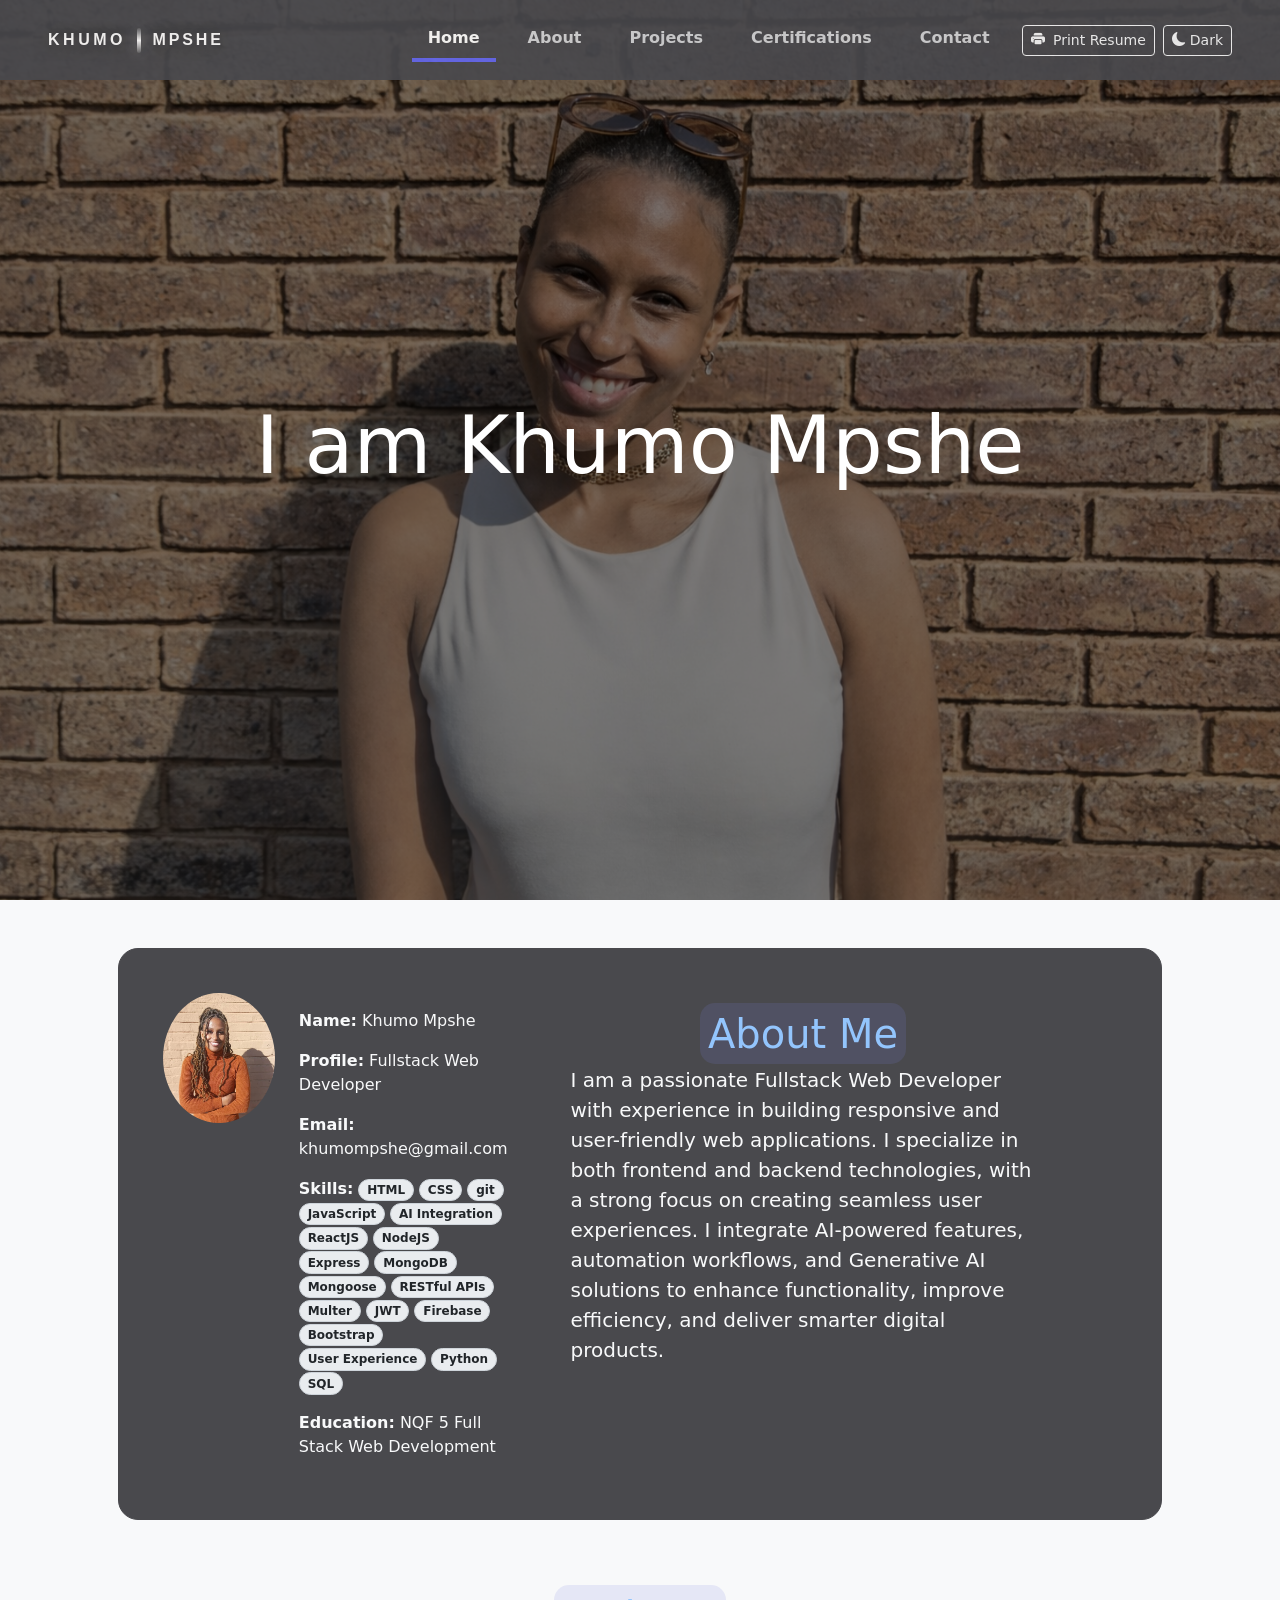
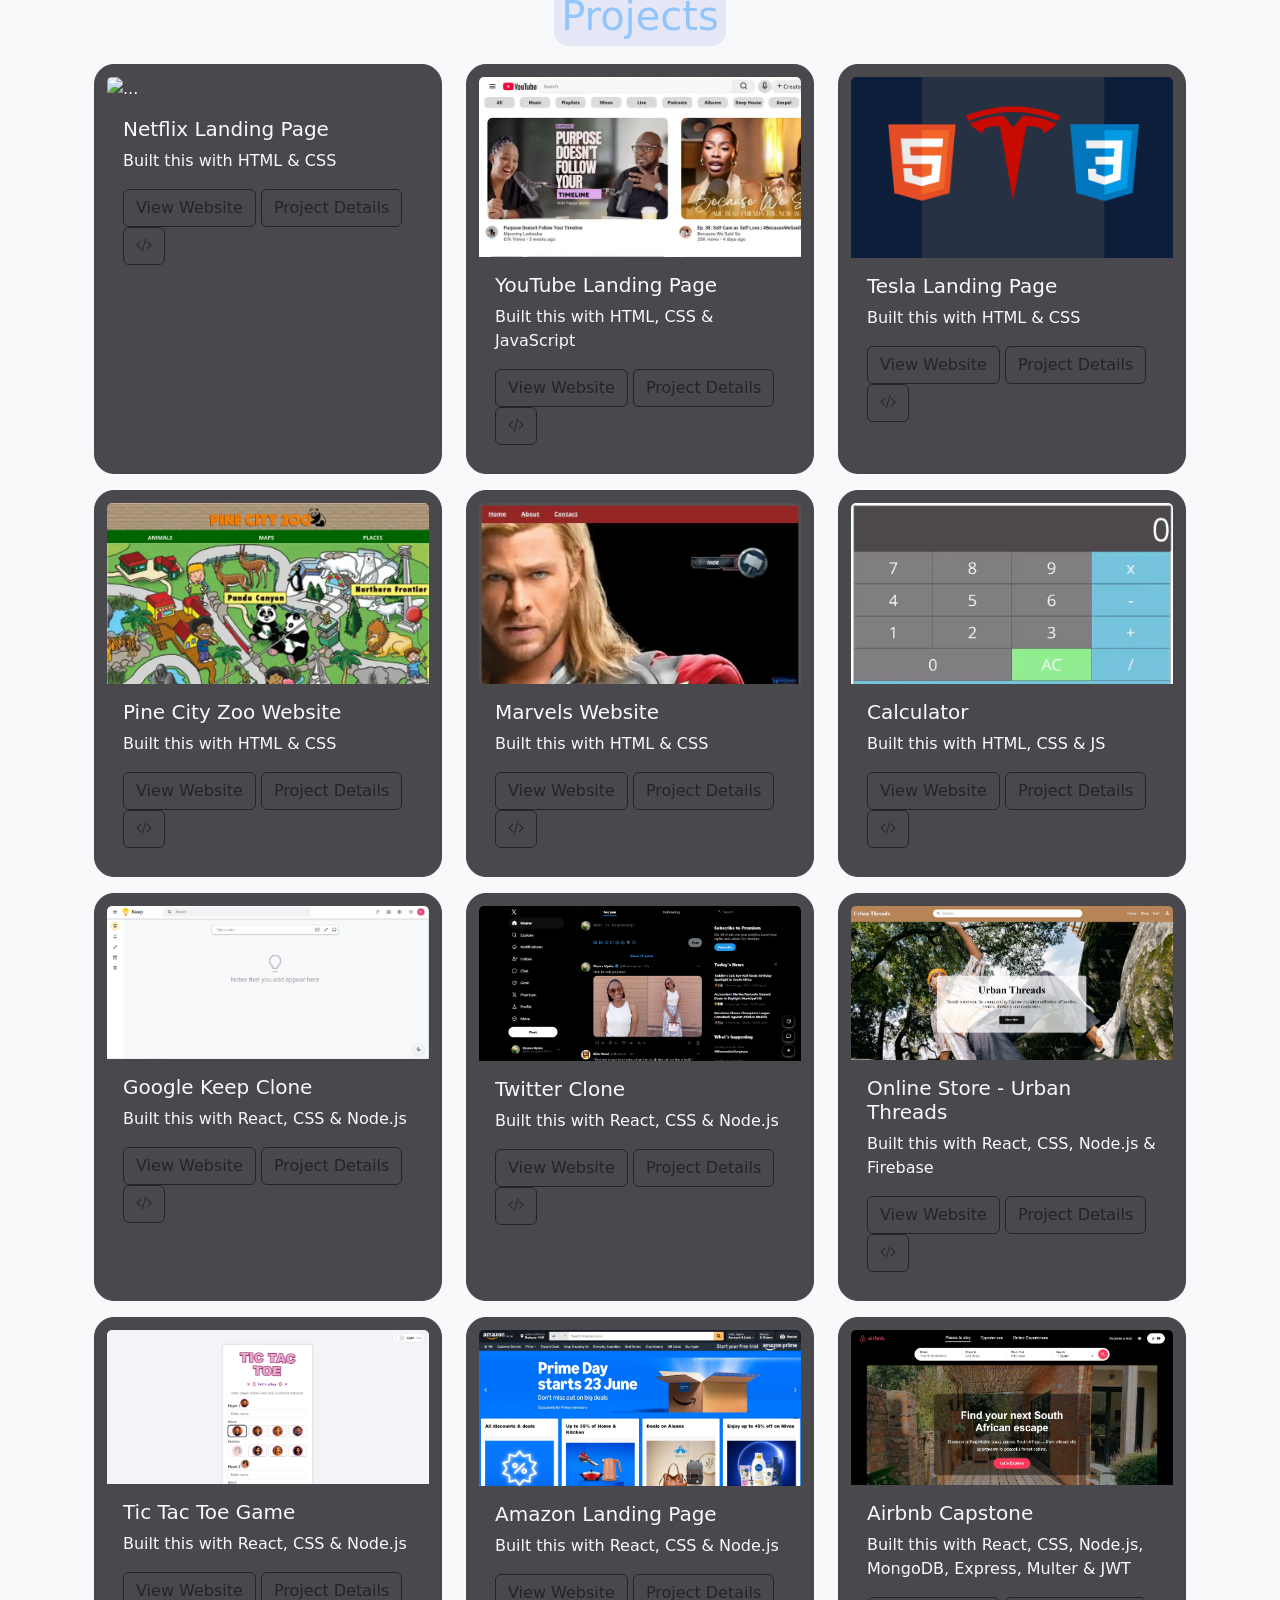
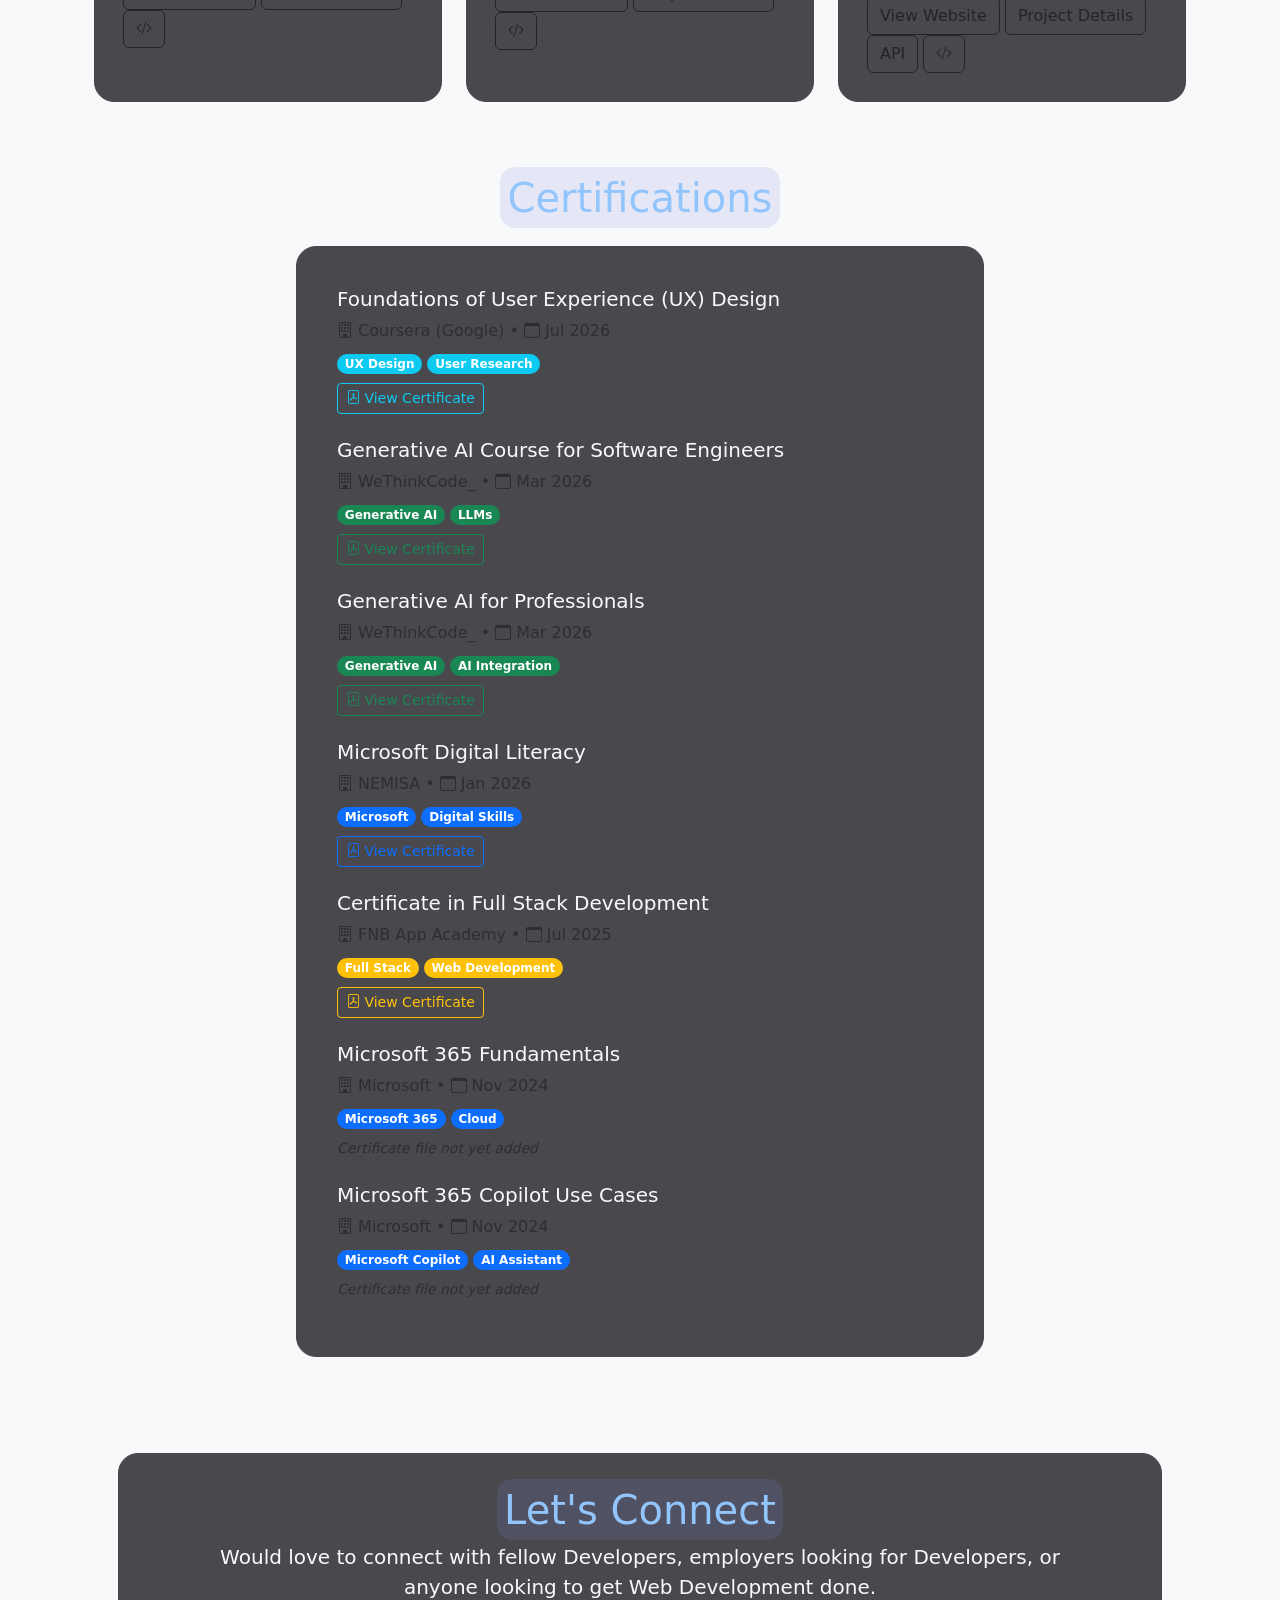
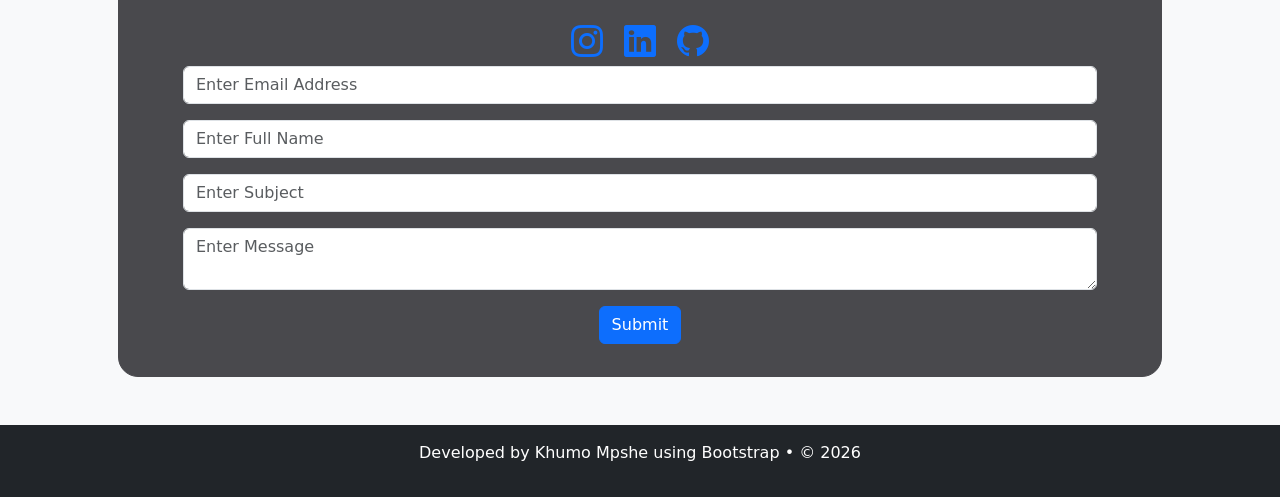
==== commit a5ca4942: "Fixed a link" ====
--- a/index.html
+++ b/index.html
@@ -387,7 +387,7 @@
             <h1><mark>Let's Connect</mark></h1>
             <p class="lead">Would love to connect with fellow Developers, employers looking for Developers, or anyone looking to get Web Development done.</p>
             <a class="fs-2" href="https://www.instagram.com/khumompshe/?hl=en" target="_blank"><i class="bi bi-instagram m-2"></i></a>
-            <a class="fs-2" href="https://www.linkedin.com/in/khumo-mpshe-7b13b3301/" target="_blank"><i class="bi bi-linkedin m-2"></i></a>
+            <a class="fs-2" href="https://www.linkedin.com/in/khumompshe/" target="_blank"><i class="bi bi-linkedin m-2"></i></a>
             <a class="fs-2" href="https://github.com/KhumoMpshe" target="_blank"><i class="bi bi-github m-2"></i></a>
            
             <form>
--- a/style.css
+++ b/style.css
@@ -99,10 +99,10 @@
 
 .brand-name {
   color: #f8f8f8;
-  font-size: 0.82rem;
+  font-size: 1.25 em;
   letter-spacing: 0.22rem;
   text-transform: uppercase;
-  line-height: 1;
+  line-height: 3;
   white-space: nowrap;
   font-family: 'Segoe UI', Tahoma, Geneva, Verdana, sans-serif;
   text-shadow: 0 2px 16px rgba(0, 0, 0, 0.35);
@@ -122,8 +122,8 @@
 }
 
 .brand-divider {
-  width: 3px;
-  height: 22px;
+  width: 4px;
+  height: 25px;
   background: linear-gradient(180deg, rgba(255, 255, 255, 0.15), rgba(255, 255, 255, 1), rgba(255, 255, 255, 0.15));
   border-radius: 999px;
   display: inline-block;
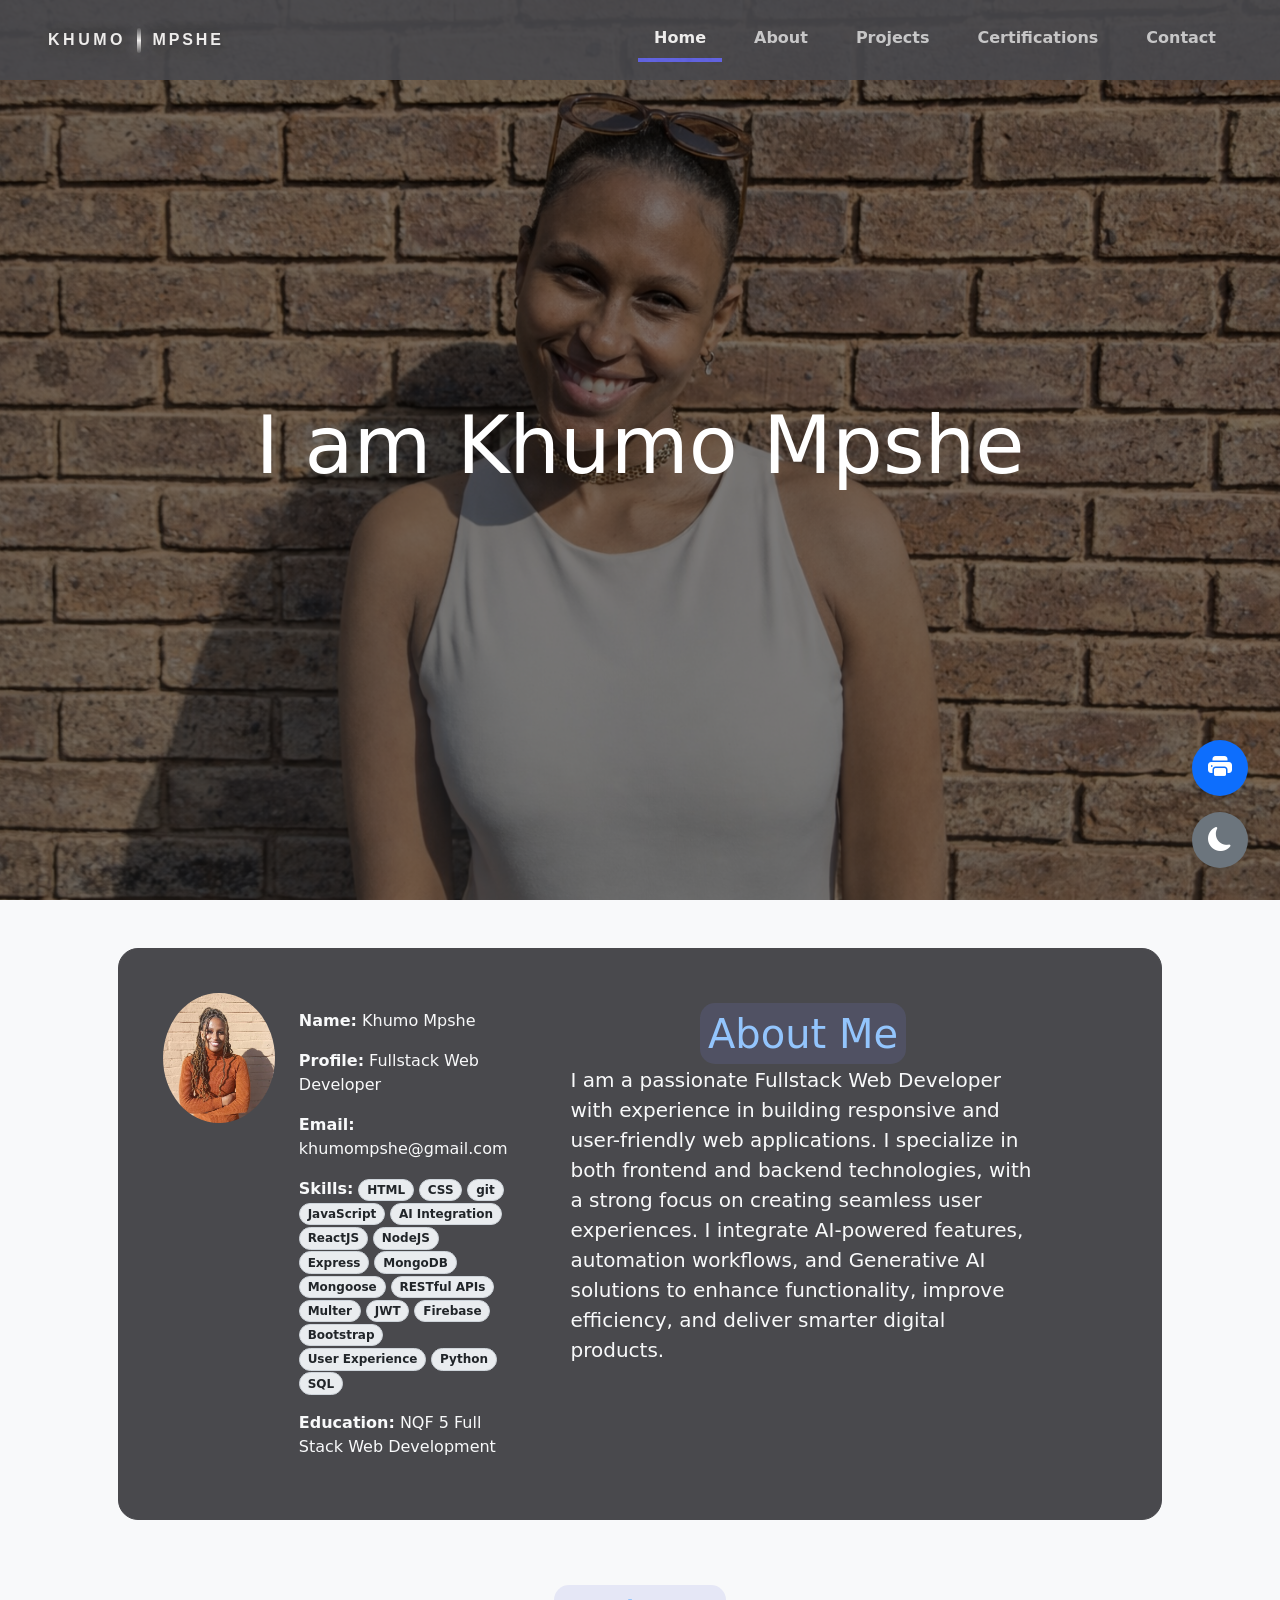
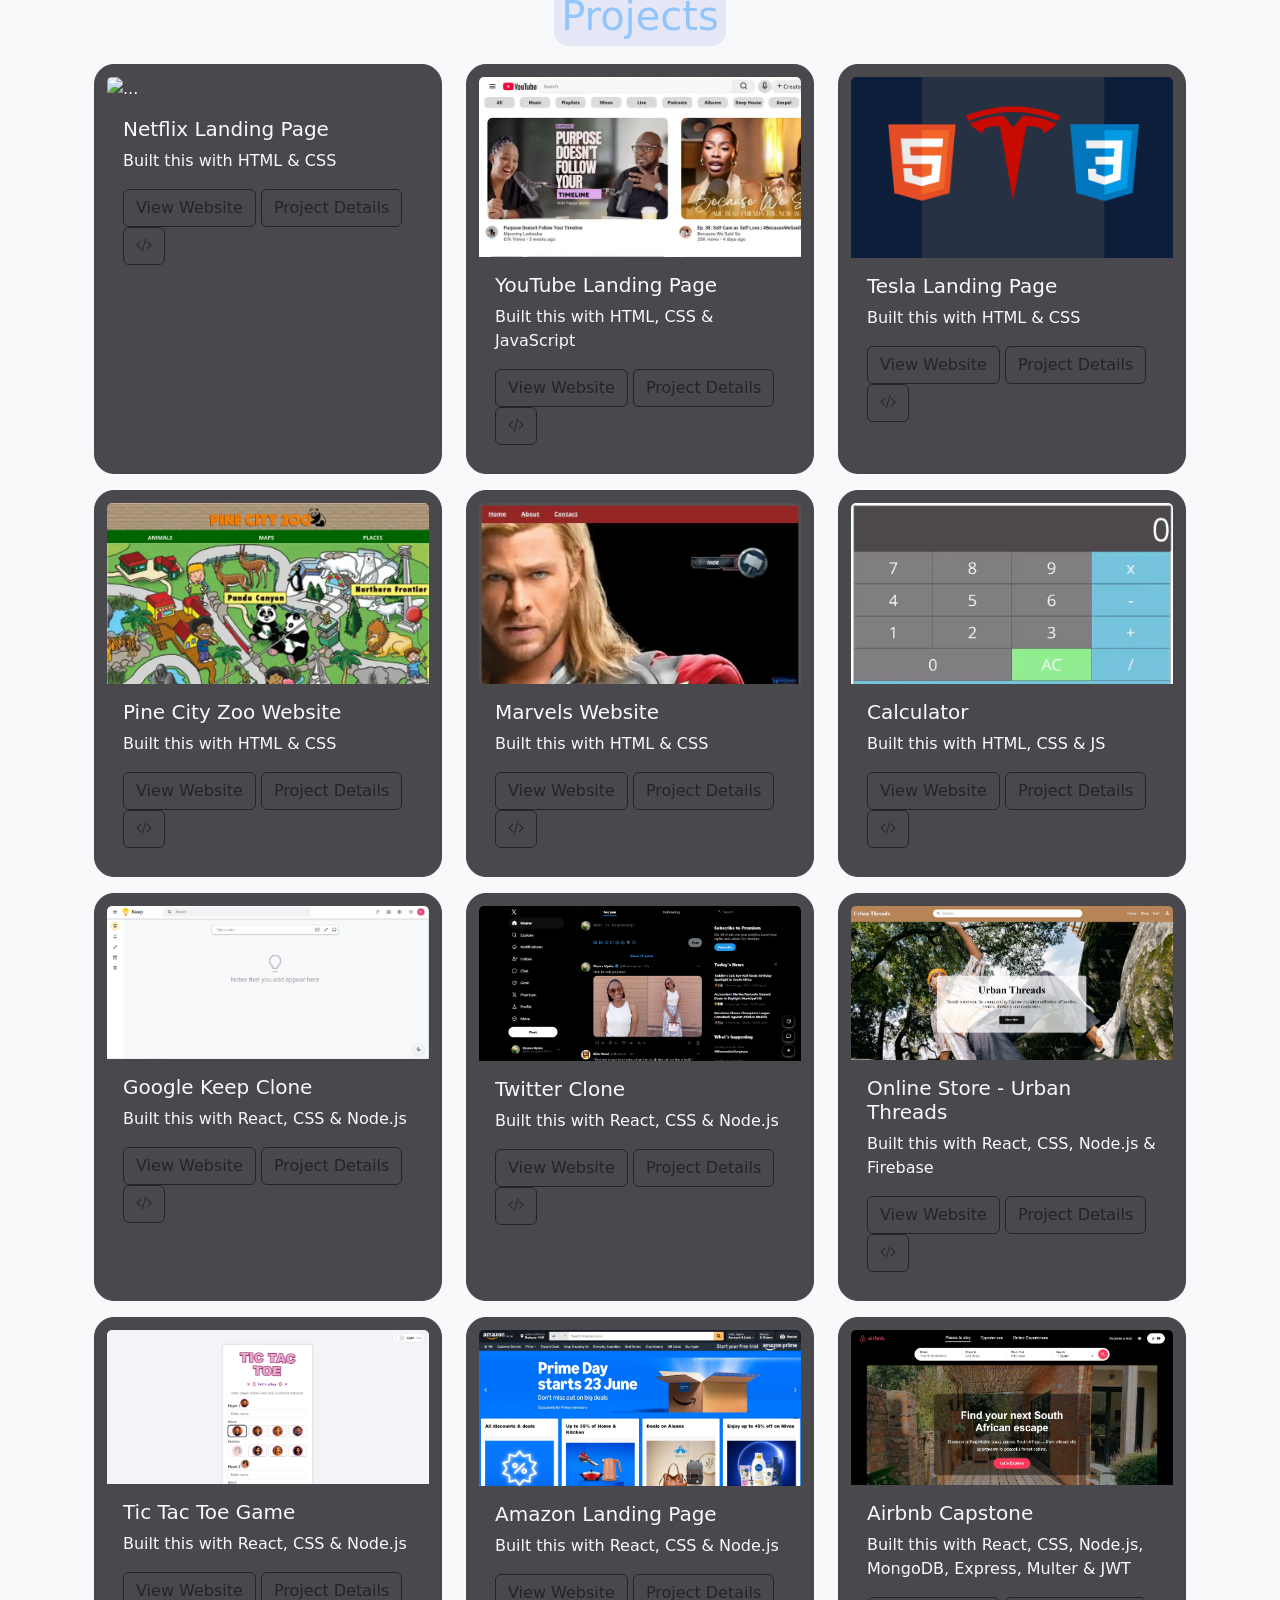
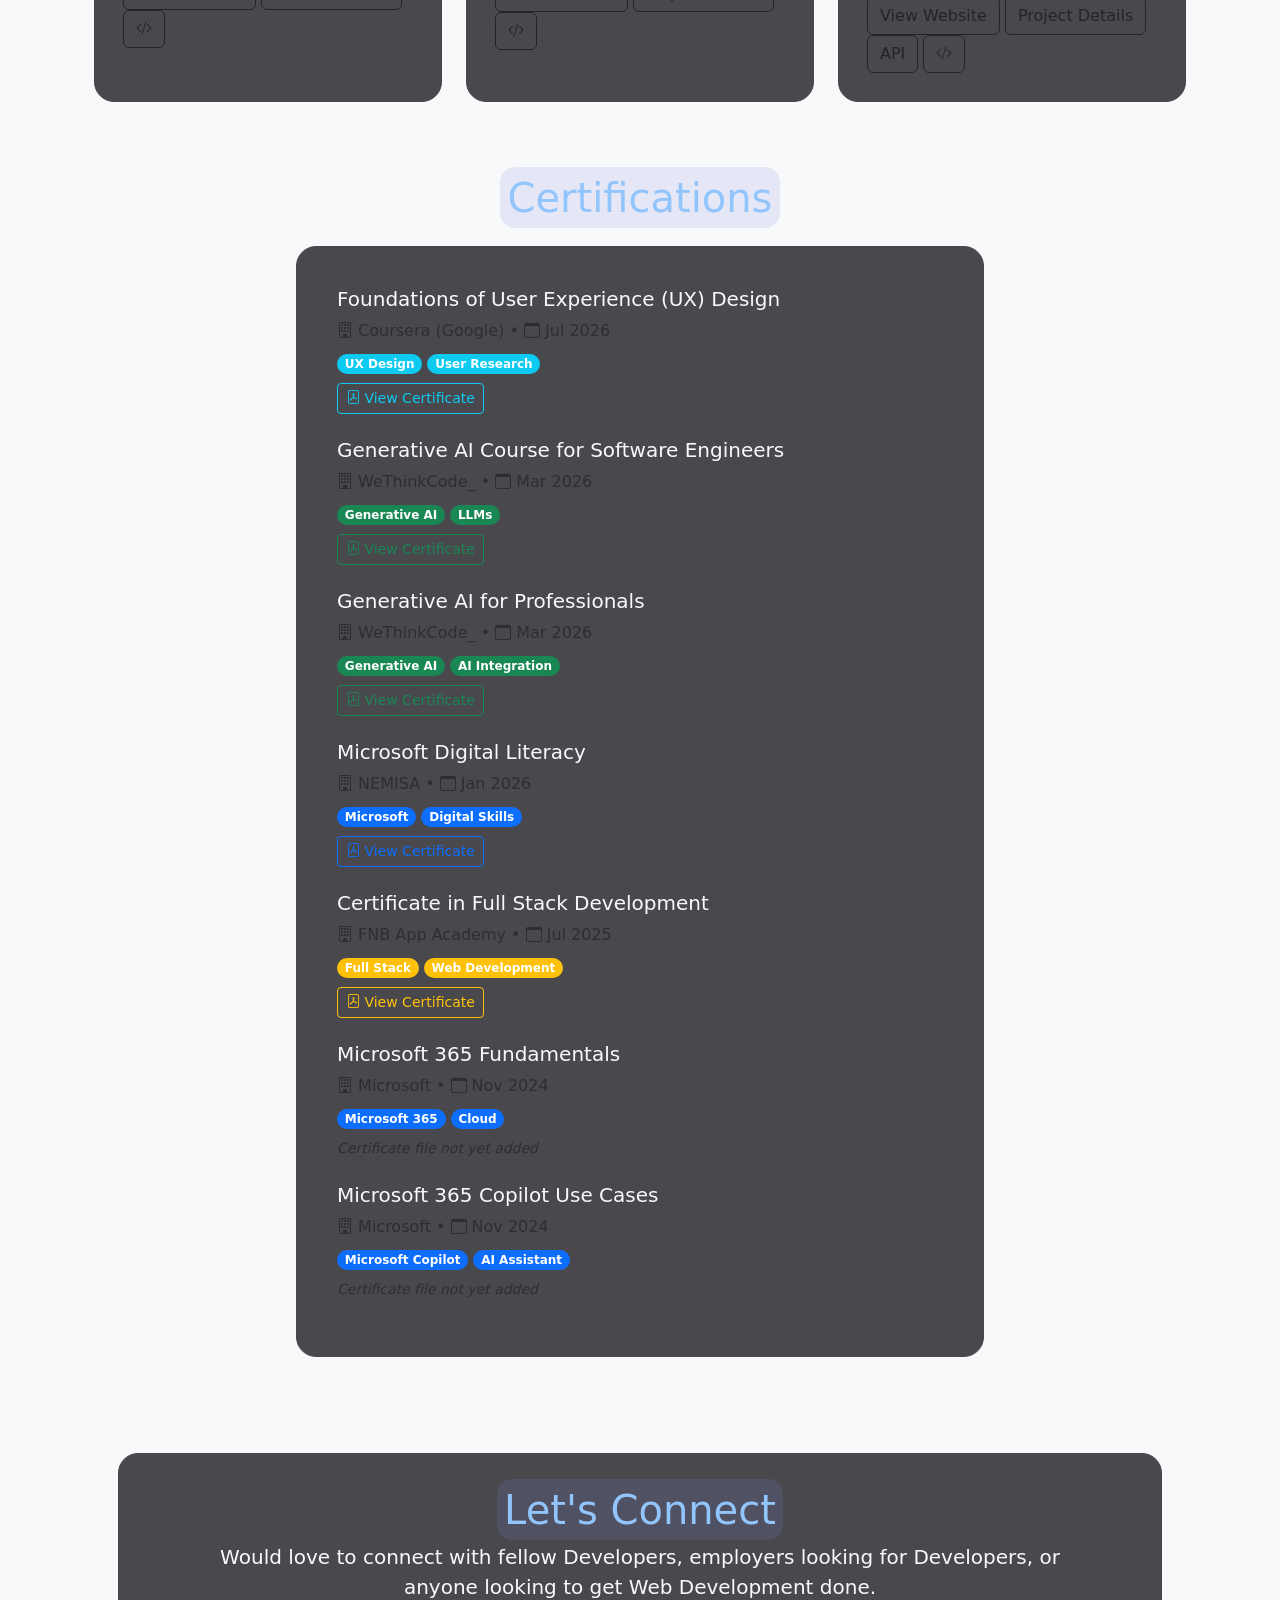
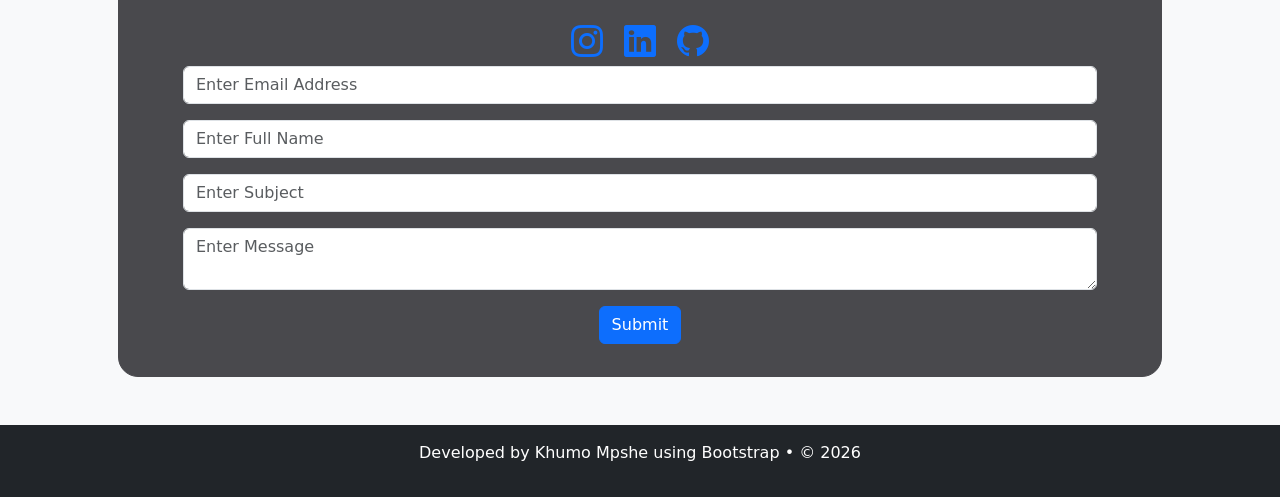
==== commit 3bffe14d: "Fixed button to be a toggle button" ====
--- a/index.html
+++ b/index.html
@@ -39,16 +39,6 @@
             <a class="nav-link" href="#certifications">Certifications</a>
             <a class="nav-link" href="#contact">Contact</a>
           </nav>
-
-          <a href="resume.html" class="btn btn-outline-light btn-sm ms-2 no-print">
-            <i class="bi bi-printer-fill me-1"></i>
-            Print Resume
-          </a>
-
-          <button id="theme-toggle" class="btn btn-outline-light btn-sm no-print" type="button">
-            <i class="bi bi-sun-fill me-1"></i>
-            <span>Light</span>
-          </button>
         </div>
       </div>
     </header>
@@ -437,6 +427,16 @@
         </div>
     </footer>
 
+    <!-- Floating Action Buttons -->
+    <div class="floating-action-buttons no-print">
+      <a href="resume.html" class="fab fab-primary" title="Print Resume">
+        <i class="bi bi-printer-fill"></i>
+      </a>
+      <button id="theme-toggle" class="fab fab-secondary" type="button" title="Toggle Theme">
+        <i class="bi bi-sun-fill"></i>
+      </button>
+    </div>
+
     <script>
       window.addEventListener("scroll", () => {
         const header = document.querySelector("header");
@@ -451,9 +451,11 @@
         document.documentElement.setAttribute("data-theme", theme);
         if (!themeToggleBtn) return;
         if (theme === "dark") {
-          themeToggleBtn.innerHTML = '<i class="bi bi-moon-fill me-1"></i><span>Dark</span>';
+          themeToggleBtn.innerHTML = '<i class="bi bi-moon-fill"></i>';
+          themeToggleBtn.title = "Toggle to Light Mode";
         } else {
-          themeToggleBtn.innerHTML = '<i class="bi bi-sun-fill me-1"></i><span>Light</span>';
+          themeToggleBtn.innerHTML = '<i class="bi bi-sun-fill"></i>';
+          themeToggleBtn.title = "Toggle to Dark Mode";
         }
       }
 
--- a/style.css
+++ b/style.css
@@ -422,4 +422,71 @@
     orphans: 3;
     widows: 3;
   }
+}
+
+/* Floating Action Buttons */
+.floating-action-buttons {
+  position: fixed;
+  bottom: 2rem;
+  right: 2rem;
+  display: flex;
+  flex-direction: column;
+  gap: 1rem;
+  z-index: 999;
+}
+
+.fab {
+  display: flex;
+  align-items: center;
+  justify-content: center;
+  width: 56px;
+  height: 56px;
+  border-radius: 50%;
+  border: none;
+  cursor: pointer;
+  font-size: 24px;
+  transition: transform 0.3s ease, box-shadow 0.3s ease;
+  text-decoration: none;
+  box-shadow: 0 4px 12px rgba(0, 0, 0, 0.15);
+}
+
+.fab:hover {
+  transform: scale(1.1);
+  box-shadow: 0 6px 16px rgba(0, 0, 0, 0.25);
+}
+
+.fab:active {
+  transform: scale(0.95);
+}
+
+.fab-primary {
+  background-color: #0d6efd;
+  color: white;
+}
+
+.fab-primary:hover {
+  background-color: #0b5ed7;
+}
+
+.fab-secondary {
+  background-color: #6c757d;
+  color: white;
+}
+
+.fab-secondary:hover {
+  background-color: #5c636a;
+}
+
+/* Mobile responsive */
+@media (max-width: 768px) {
+  .floating-action-buttons {
+    bottom: 1rem;
+    right: 1rem;
+  }
+
+  .fab {
+    width: 48px;
+    height: 48px;
+    font-size: 20px;
+  }
 }
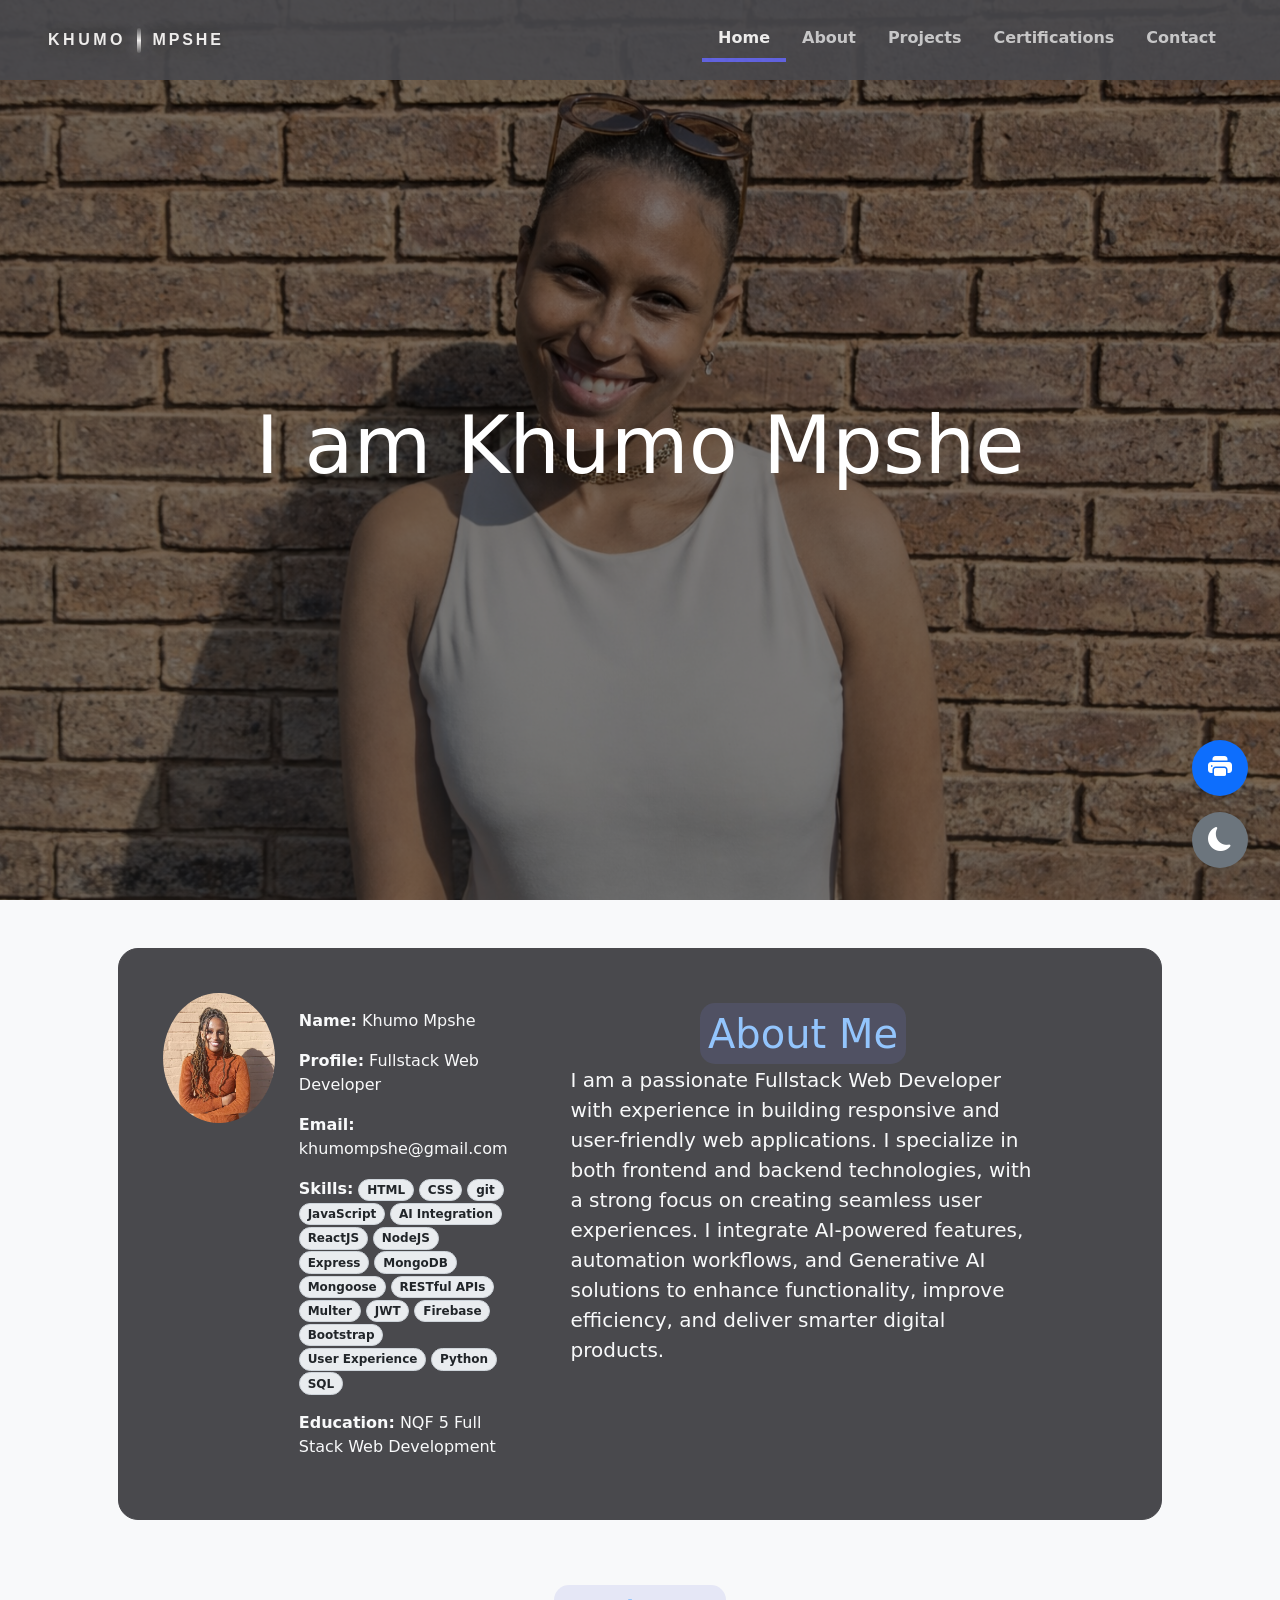
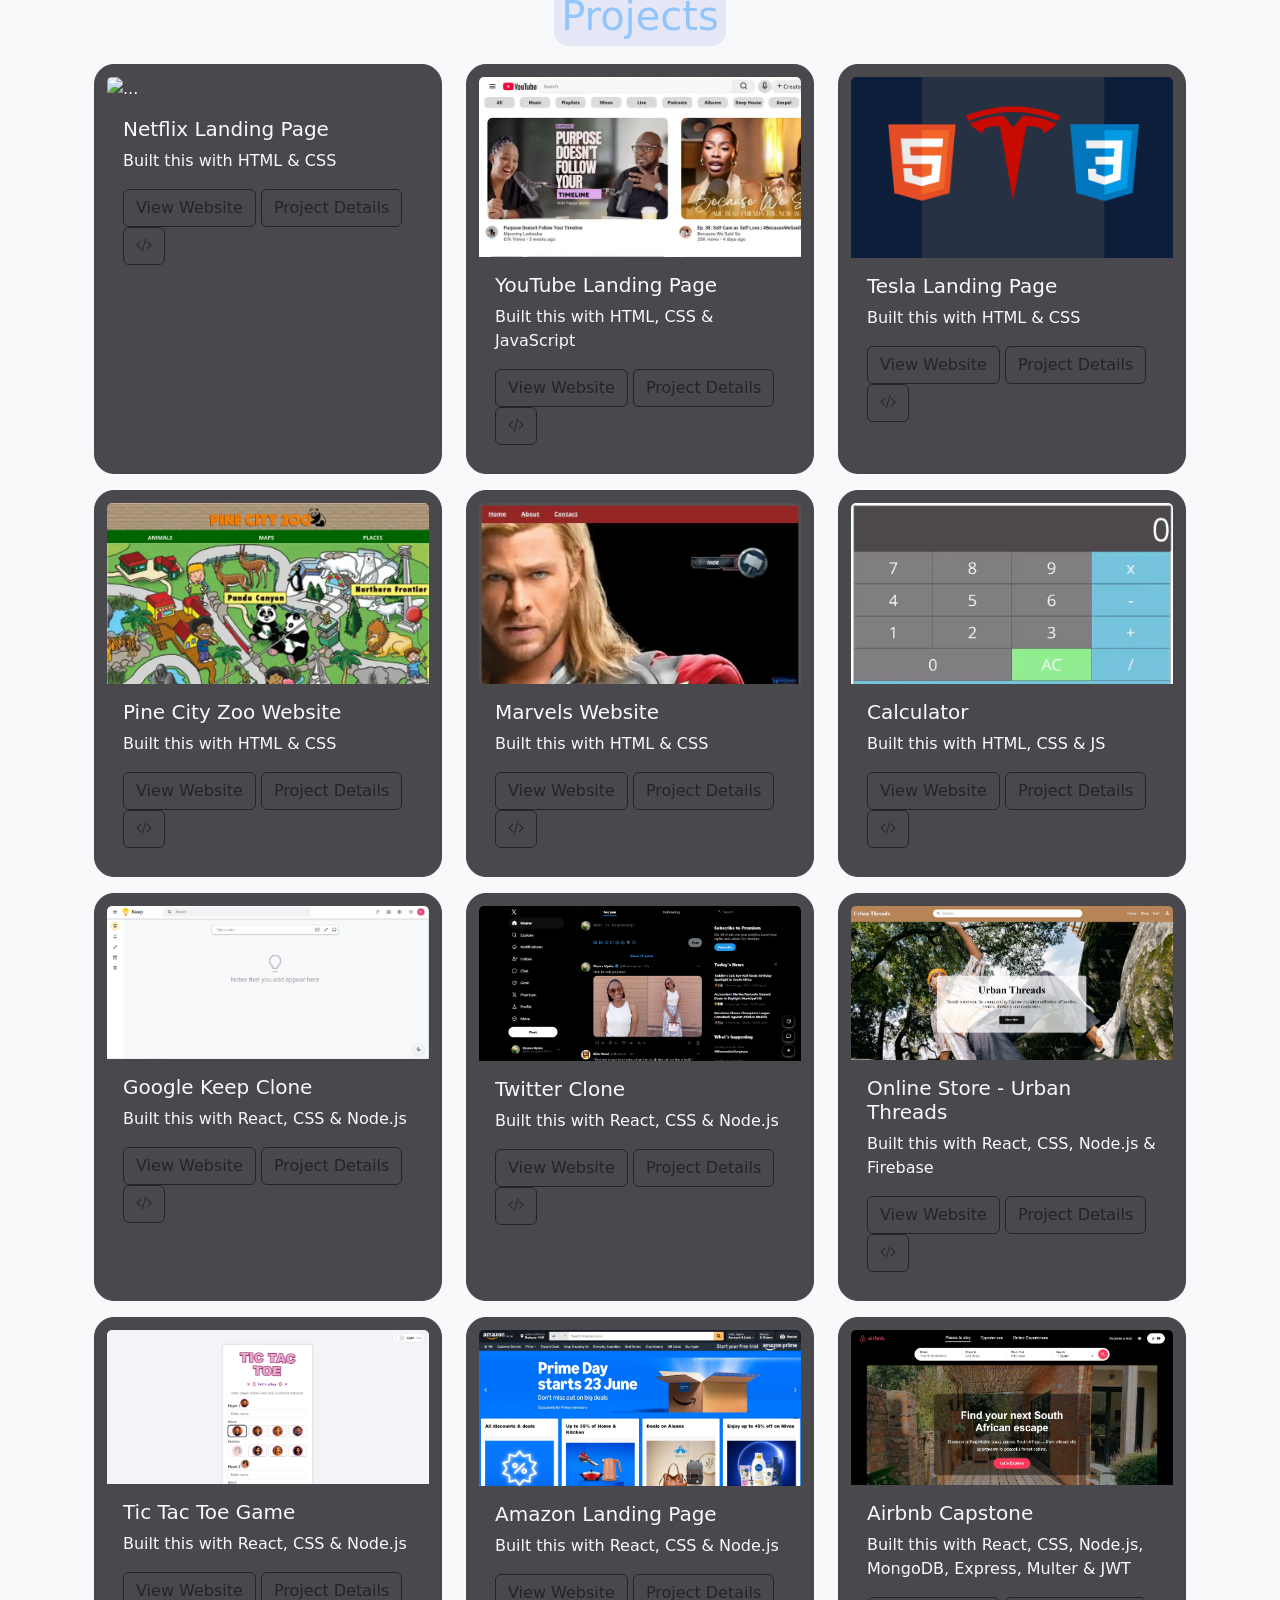
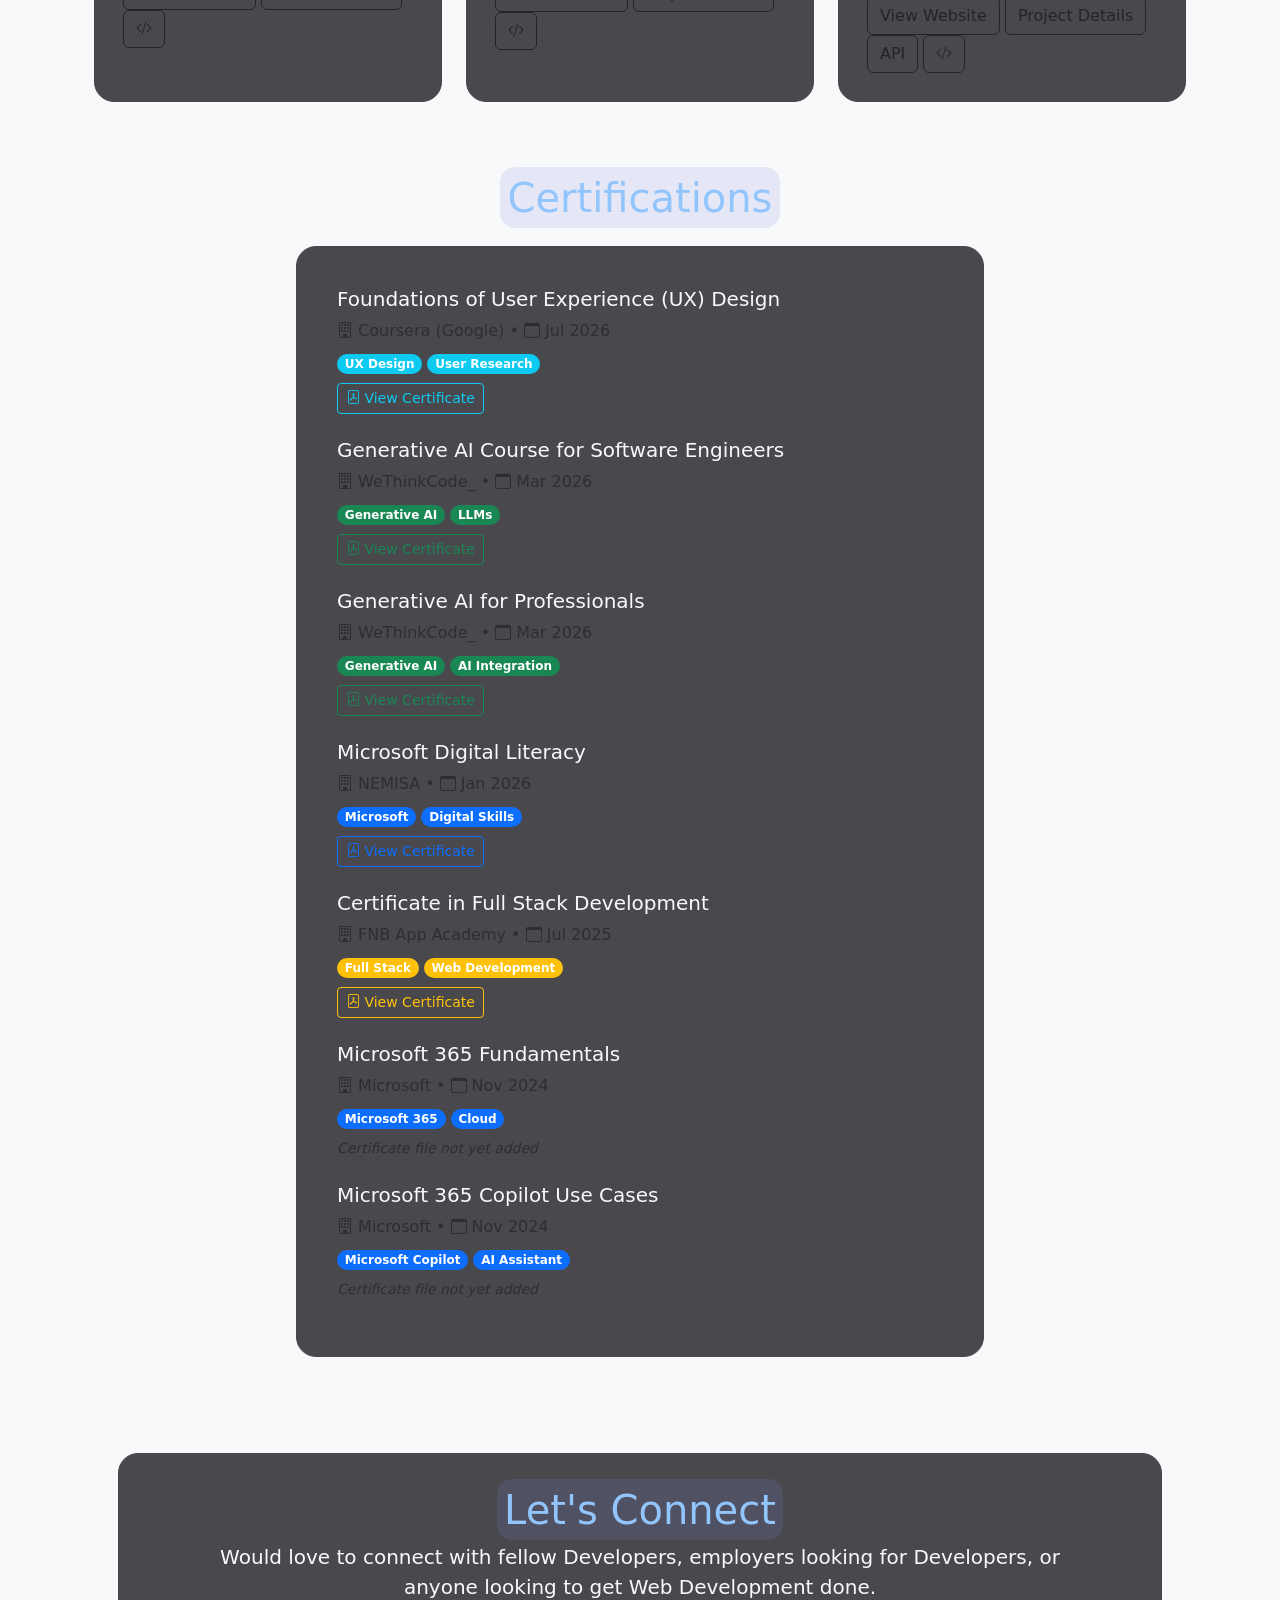
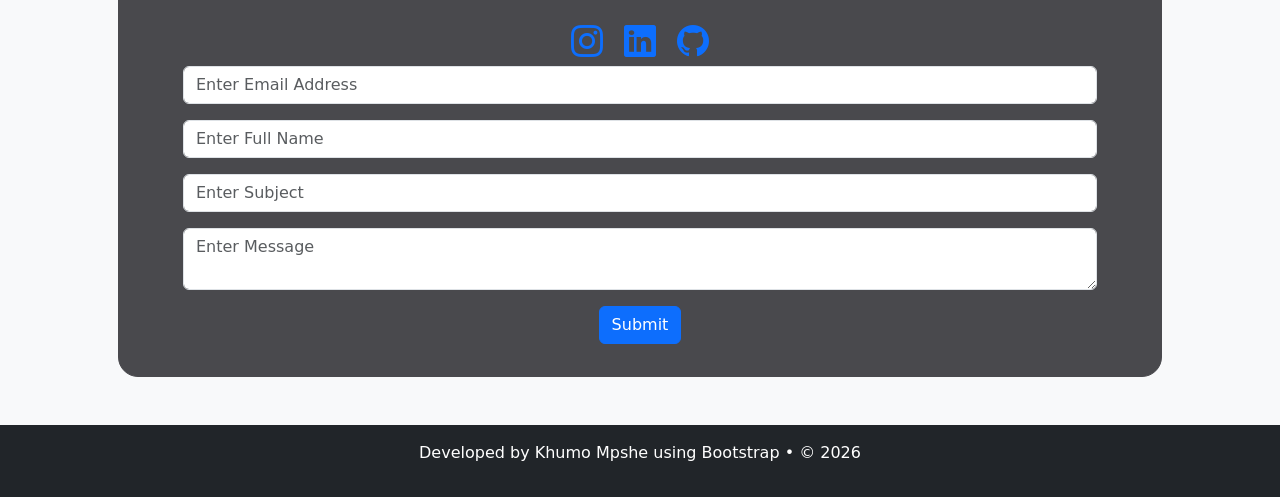
==== commit e5723943: "Added a menu button in the nav" ====
--- a/index.html
+++ b/index.html
@@ -31,15 +31,16 @@
           <span class="brand-divider"></span>
           <span class="brand-name brand-name--sub">MPSHE</span>
         </div>
-        <div class="d-flex align-items-center flex-wrap gap-2">
-          <nav class="nav nav-masthead justify-content-center">
-            <a class="nav-link active" aria-current="page" href="#">Home</a>
-            <a class="nav-link" href="#about-us">About</a>
-            <a class="nav-link" href="#projects">Projects</a>
-            <a class="nav-link" href="#certifications">Certifications</a>
-            <a class="nav-link" href="#contact">Contact</a>
-          </nav>
-        </div>
+        <button class="navbar-toggler" type="button" id="nav-toggle" aria-label="Toggle navigation">
+          <i class="bi bi-list"></i>
+        </button>
+        <nav class="nav nav-masthead justify-content-center" id="nav-menu">
+          <a class="nav-link active" aria-current="page" href="#">Home</a>
+          <a class="nav-link" href="#about-us">About</a>
+          <a class="nav-link" href="#projects">Projects</a>
+          <a class="nav-link" href="#certifications">Certifications</a>
+          <a class="nav-link" href="#contact">Contact</a>
+        </nav>
       </div>
     </header>
 
@@ -438,6 +439,22 @@
     </div>
 
     <script>
+      // Mobile Menu Toggle
+      const navToggle = document.getElementById("nav-toggle");
+      const navMenu = document.getElementById("nav-menu");
+      const navLinks = navMenu.querySelectorAll(".nav-link");
+
+      navToggle.addEventListener("click", () => {
+        navMenu.classList.toggle("active");
+      });
+
+      // Close menu when a link is clicked
+      navLinks.forEach(link => {
+        link.addEventListener("click", () => {
+          navMenu.classList.remove("active");
+        });
+      });
+
       window.addEventListener("scroll", () => {
         const header = document.querySelector("header");
         header.classList.toggle("scrolling", window.scrollY > 0);
--- a/style.css
+++ b/style.css
@@ -68,7 +68,75 @@
 .nav-masthead .nav-link:hover,
 .nav-masthead .nav-link:focus {
   border-bottom-color: var(--nav-link-active-border);
-  color: #fff;
+}
+
+/* Navbar Toggler (Hamburger Menu) */
+.navbar-toggler {
+  display: none;
+  background-color: transparent;
+  border: none;
+  font-size: 24px;
+  color: white;
+  cursor: pointer;
+  padding: 0;
+  transition: color 0.3s ease;
+  z-index: 1001;
+}
+
+.navbar-toggler:hover {
+  color: #adb5bd;
+}
+
+/* Default: Desktop Navigation */
+#nav-menu {
+  display: flex;
+  flex-direction: row;
+  justify-content: center;
+}
+
+/* Mobile Navigation */
+@media (max-width: 768px) {
+  header .d-flex {
+    flex-wrap: nowrap;
+  }
+
+  .navbar-toggler {
+    display: block;
+    order: 2;
+    margin-left: auto;
+  }
+
+  #nav-menu {
+    display: none !important;
+    position: absolute;
+    top: 100%;
+    left: 0;
+    right: 0;
+    background-color: var(--header-bg);
+    flex-direction: column !important;
+    padding: 1rem;
+    gap: 0.5rem;
+    width: 100%;
+    border-top: 1px solid rgba(255,255,255,0.1);
+  }
+
+  #nav-menu.active {
+    display: flex !important;
+  }
+
+  .nav-masthead .nav-link {
+    padding: 0.75rem 0;
+    border-bottom: none;
+    font-size: 16px;
+    display: block;
+  }
+
+  .nav-masthead .nav-link:hover,
+  .nav-masthead .nav-link:focus {
+    border-bottom-color: transparent;
+    color: #adb5bd;
+  }
+}
   background-color: gray;
   color: white;
   border-radius: 5px;
@@ -86,6 +154,7 @@
 header {
   background: var(--header-bg);
   opacity: 0.9;
+  position: relative;
 }
 
 .brand-lockup {
